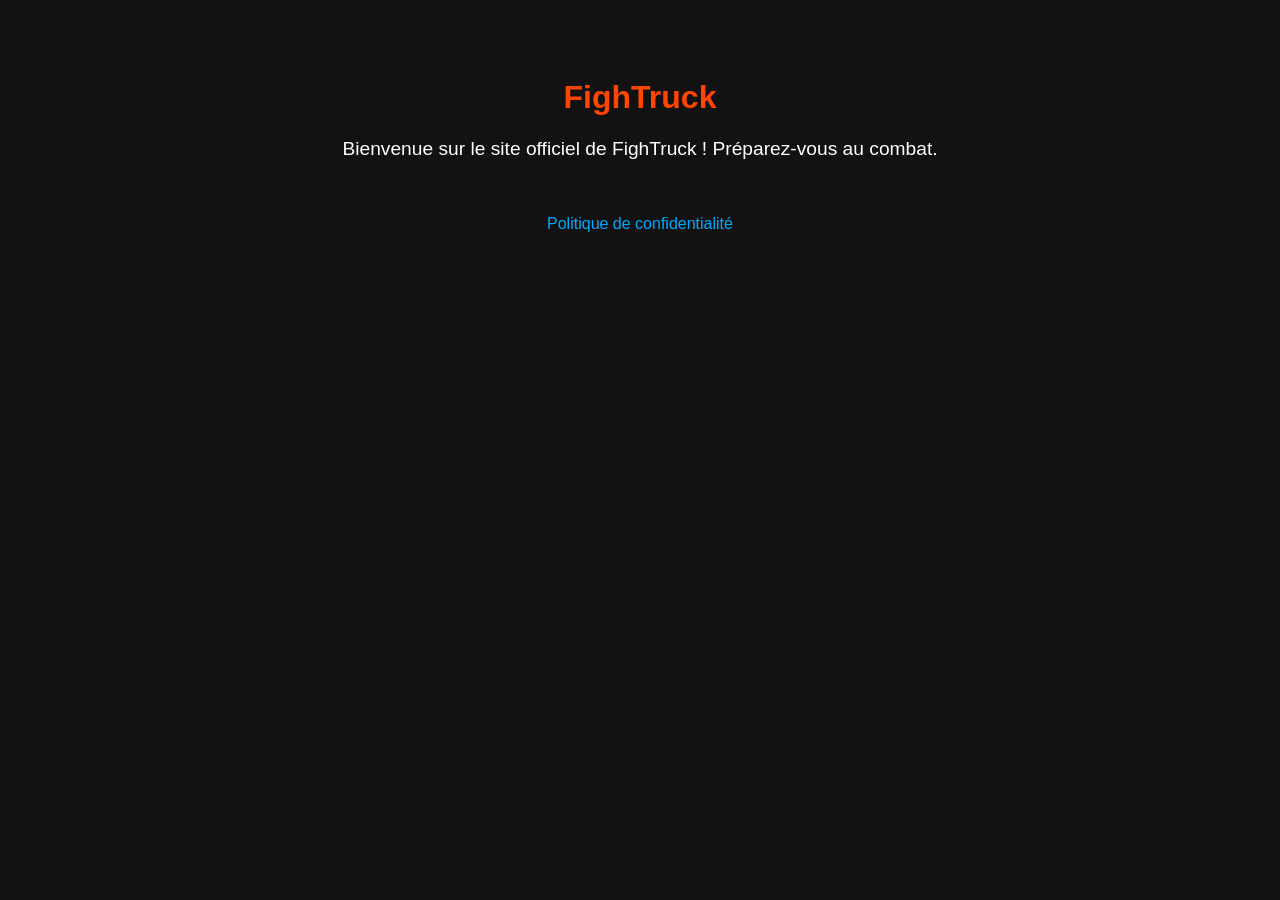
==== index.html @ 8f95e4f9 "Add initial HTML structure for FighTruck site" ====
<!DOCTYPE html>
<html lang="fr">
<head>
    <meta charset="UTF-8">
    <meta name="viewport" content="width=device-width, initial-scale=1.0">
    <title>FighTruck - Site Officiel</title>
    <style>
        body {
            font-family: Arial, sans-serif;
            background-color: #121212;
            color: #ffffff;
            text-align: center;
            padding: 50px;
        }
        h1 { color: #ff4500; }
        p { font-size: 1.2em; }
        a { color: #00a8ff; text-decoration: none; }
        a:hover { text-decoration: underline; }
    </style>
</head>
<body>
    <h1>FighTruck</h1>
    <p>Bienvenue sur le site officiel de FighTruck ! Préparez-vous au combat.</p>
    
    <br><br>
    <footer>
        <a href="privacy.html">Politique de confidentialité</a>
    </footer>
</body>
</html>
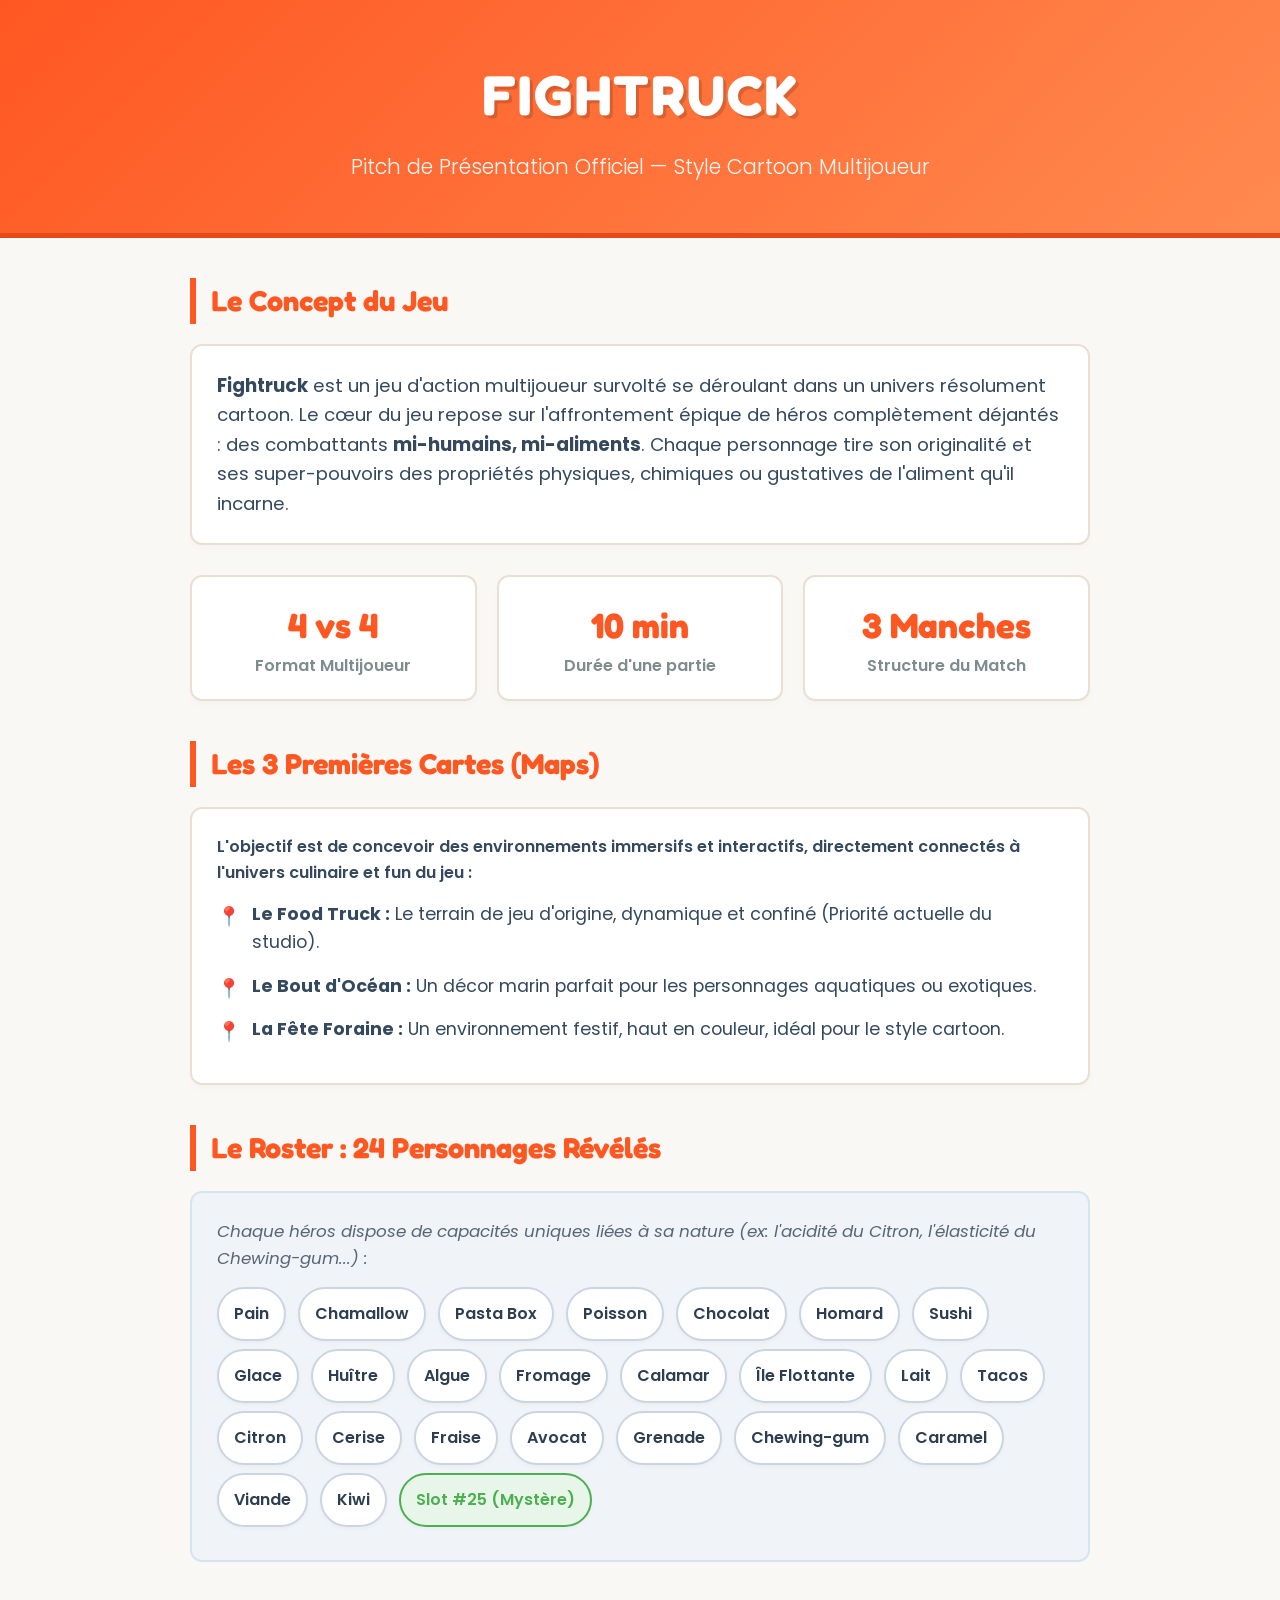
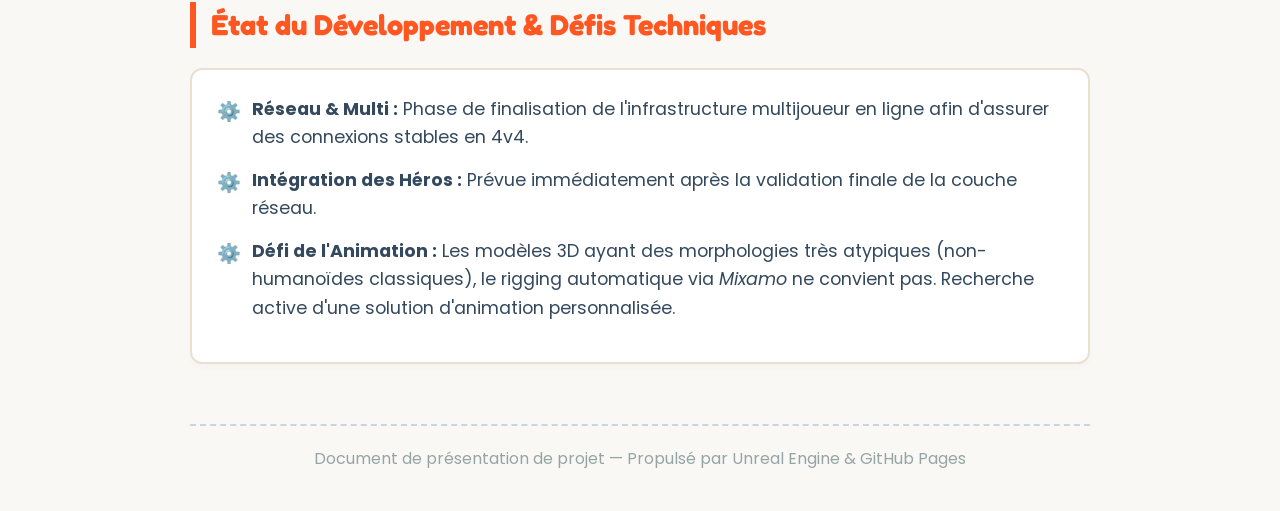
==== commit b4f0a167: "Revise title and enhance styling in index.html Updated the title and improved the overall styling an" ====
--- a/index.html
+++ b/index.html
@@ -3,28 +3,274 @@
 <head>
     <meta charset="UTF-8">
     <meta name="viewport" content="width=device-width, initial-scale=1.0">
-    <title>FighTruck - Site Officiel</title>
+    <title>Fightruck - Présentation Officielle</title>
     <style>
+        @import url('https://fonts.googleapis.com/css2?family=Fredoka:wght@300..700&family=Poppins:wght@400;600;800&display=swap');
+
+        :root {
+            --bg-color: #faf8f5;
+            --primary-color: #ff5722;
+            --primary-hover: #e64a19;
+            --secondary-color: #4caf50;
+            --dark-color: #2c3e50;
+            --text-color: #34495e;
+            --card-bg: #ffffff;
+        }
+
         body {
-            font-family: Arial, sans-serif;
-            background-color: #121212;
-            color: #ffffff;
+            margin: 0;
+            padding: 0;
+            font-family: 'Poppins', sans-serif;
+            color: var(--text-color);
+            background-color: var(--bg-color);
+            line-height: 1.6;
+        }
+
+        .header-banner {
+            padding: 50px 20px;
+            background: linear-gradient(135deg, var(--primary-color), #ff8a50);
+            color: white;
             text-align: center;
-            padding: 50px;
-        }
-        h1 { color: #ff4500; }
-        p { font-size: 1.2em; }
-        a { color: #00a8ff; text-decoration: none; }
-        a:hover { text-decoration: underline; }
+            border-bottom: 5px solid #e64a19;
+        }
+
+        .header-banner h1 {
+            color: white;
+            font-size: 3.5rem;
+            margin: 0 0 10px 0;
+            font-family: 'Fredoka', sans-serif;
+            letter-spacing: 2px;
+            text-shadow: 3px 3px 0px rgba(0,0,0,0.15);
+        }
+
+        .header-banner p {
+            font-size: 1.3rem;
+            margin: 0;
+            font-weight: 300;
+            opacity: 0.95;
+        }
+
+        .container {
+            max-width: 900px;
+            margin: 40px auto;
+            padding: 0 20px;
+        }
+
+        .section-title {
+            font-size: 1.8rem;
+            color: var(--primary-color);
+            border-left: 6px solid var(--primary-color);
+            padding-left: 15px;
+            margin-bottom: 20px;
+            margin-top: 40px;
+            font-family: 'Fredoka', sans-serif;
+        }
+
+        .grid-concept {
+            display: flex;
+            gap: 20px;
+            margin-bottom: 30px;
+            justify-content: space-between;
+            flex-wrap: wrap;
+        }
+
+        .stat-box {
+            flex: 1;
+            min-width: 200px;
+            background-color: var(--card-bg);
+            border: 2px solid #eadfd0;
+            border-radius: 12px;
+            padding: 20px;
+            text-align: center;
+            box-shadow: 0 4px 6px rgba(0,0,0,0.02);
+            transition: transform 0.2s;
+        }
+
+        .stat-box:hover {
+            transform: translateY(-3px);
+        }
+
+        .stat-box strong {
+            display: block;
+            font-size: 2.2rem;
+            color: var(--primary-color);
+            font-family: 'Fredoka', sans-serif;
+        }
+
+        .stat-box span {
+            font-size: 1rem;
+            color: #7f8c8d;
+            font-weight: 600;
+        }
+
+        .concept-block {
+            background-color: var(--card-bg);
+            border-radius: 12px;
+            padding: 25px;
+            border: 2px solid #eadfd0;
+            margin-bottom: 30px;
+            box-shadow: 0 4px 6px rgba(0,0,0,0.02);
+        }
+
+        .map-list, .dev-list {
+            list-style: none;
+            padding: 0;
+            margin: 0;
+        }
+
+        .map-list li, .dev-list li {
+            position: relative;
+            padding-left: 35px;
+            margin-bottom: 15px;
+            font-size: 1.1rem;
+        }
+
+        .map-list li::before {
+            content: "📍";
+            position: absolute;
+            left: 0;
+            top: 2px;
+            font-size: 1.2rem;
+        }
+
+        .dev-list li::before {
+            content: "⚙️";
+            position: absolute;
+            left: 0;
+            top: 2px;
+            font-size: 1.2rem;
+        }
+
+        .character-pool {
+            background-color: #f0f4f8;
+            border-radius: 12px;
+            padding: 25px;
+            border: 2px solid #d6e4f0;
+        }
+
+        .tag-container {
+            margin-top: 15px;
+            line-height: 2.5;
+        }
+
+        .tag {
+            display: inline-block;
+            background-color: var(--card-bg);
+            color: var(--dark-color);
+            padding: 5px 15px;
+            border-radius: 30px;
+            font-size: 1rem;
+            font-weight: 600;
+            margin-right: 8px;
+            margin-bottom: 8px;
+            border: 2px solid #cbd5e1;
+            box-shadow: 0 2px 4px rgba(0,0,0,0.03);
+        }
+        
+        .tag-highlight {
+            border-color: var(--secondary-color);
+            background-color: #e8f5e9;
+            color: var(--secondary-color);
+        }
+
+        .footer-note {
+            text-align: center;
+            font-size: 1rem;
+            color: #95a5a6;
+            margin-top: 60px;
+            border-top: 2px dashed #cbd5e1;
+            padding-top: 20px;
+            margin-bottom: 40px;
+        }
     </style>
 </head>
 <body>
-    <h1>FighTruck</h1>
-    <p>Bienvenue sur le site officiel de FighTruck ! Préparez-vous au combat.</p>
-    
-    <br><br>
-    <footer>
-        <a href="privacy.html">Politique de confidentialité</a>
-    </footer>
+
+    <div class="header-banner">
+        <h1>FIGHTRUCK</h1>
+        <p>Pitch de Présentation Officiel — Style Cartoon Multijoueur</p>
+    </div>
+
+    <div class="container">
+        
+        <h2 class="section-title">Le Concept du Jeu</h2>
+        <div class="concept-block">
+            <p style="margin: 0; font-size: 1.15rem;">
+                <strong>Fightruck</strong> est un jeu d'action multijoueur survolté se déroulant dans un univers résolument cartoon. Le cœur du jeu repose sur l'affrontement épique de héros complètement déjantés : des combattants <strong>mi-humains, mi-aliments</strong>. Chaque personnage tire son originalité et ses super-pouvoirs des propriétés physiques, chimiques ou gustatives de l'aliment qu'il incarne.
+            </p>
+        </div>
+
+        <div class="grid-concept">
+            <div class="stat-box">
+                <strong>4 vs 4</strong>
+                <span>Format Multijoueur</span>
+            </div>
+            <div class="stat-box">
+                <strong>10 min</strong>
+                <span>Durée d'une partie</span>
+            </div>
+            <div class="stat-box">
+                <strong>3 Manches</strong>
+                <span>Structure du Match</span>
+            </div>
+        </div>
+
+        <h2 class="section-title">Les 3 Premières Cartes (Maps)</h2>
+        <div class="concept-block">
+            <p style="margin: 0 0 15px 0; font-weight: 600;">L'objectif est de concevoir des environnements immersifs et interactifs, directement connectés à l'univers culinaire et fun du jeu :</p>
+            <ul class="map-list">
+                <li><strong>Le Food Truck :</strong> Le terrain de jeu d'origine, dynamique et confiné (Priorité actuelle du studio).</li>
+                <li><strong>Le Bout d'Océan :</strong> Un décor marin parfait pour les personnages aquatiques ou exotiques.</li>
+                <li><strong>La Fête Foraine :</strong> Un environnement festif, haut en couleur, idéal pour le style cartoon.</li>
+            </ul>
+        </div>
+
+        <h2 class="section-title">Le Roster : 24 Personnages Révélés</h2>
+        <div class="character-pool">
+            <p style="margin: 0; font-size: 1.05rem; color: #576574;"><em>Chaque héros dispose de capacités uniques liées à sa nature (ex: l'acidité du Citron, l'élasticité du Chewing-gum...) :</em></p>
+            <div class="tag-container">
+                <span class="tag">Pain</span>
+                <span class="tag">Chamallow</span>
+                <span class="tag">Pasta Box</span>
+                <span class="tag">Poisson</span>
+                <span class="tag">Chocolat</span>
+                <span class="tag">Homard</span>
+                <span class="tag">Sushi</span>
+                <span class="tag">Glace</span>
+                <span class="tag">Huître</span>
+                <span class="tag">Algue</span>
+                <span class="tag">Fromage</span>
+                <span class="tag">Calamar</span>
+                <span class="tag">Île Flottante</span>
+                <span class="tag">Lait</span>
+                <span class="tag">Tacos</span>
+                <span class="tag">Citron</span>
+                <span class="tag">Cerise</span>
+                <span class="tag">Fraise</span>
+                <span class="tag">Avocat</span>
+                <span class="tag">Grenade</span>
+                <span class="tag">Chewing-gum</span>
+                <span class="tag">Caramel</span>
+                <span class="tag">Viande</span>
+                <span class="tag">Kiwi</span>
+                <span class="tag tag-highlight">Slot #25 (Mystère)</span>
+            </div>
+        </div>
+
+        <h2 class="section-title">État du Développement & Défis Techniques</h2>
+        <div class="concept-block">
+            <ul class="dev-list">
+                <li><strong>Réseau & Multi :</strong> Phase de finalisation de l'infrastructure multijoueur en ligne afin d'assurer des connexions stables en 4v4.</li>
+                <li><strong>Intégration des Héros :</strong> Prévue immédiatement après la validation finale de la couche réseau.</li>
+                <li><strong>Défi de l'Animation :</strong> Les modèles 3D ayant des morphologies très atypiques (non-humanoïdes classiques), le rigging automatique via <em>Mixamo</em> ne convient pas. Recherche active d'une solution d'animation personnalisée.</li>
+            </ul>
+        </div>
+
+        <div class="footer-note">
+            Document de présentation de projet — Propulsé par Unreal Engine & GitHub Pages
+        </div>
+
+    </div>
+
 </body>
 </html>
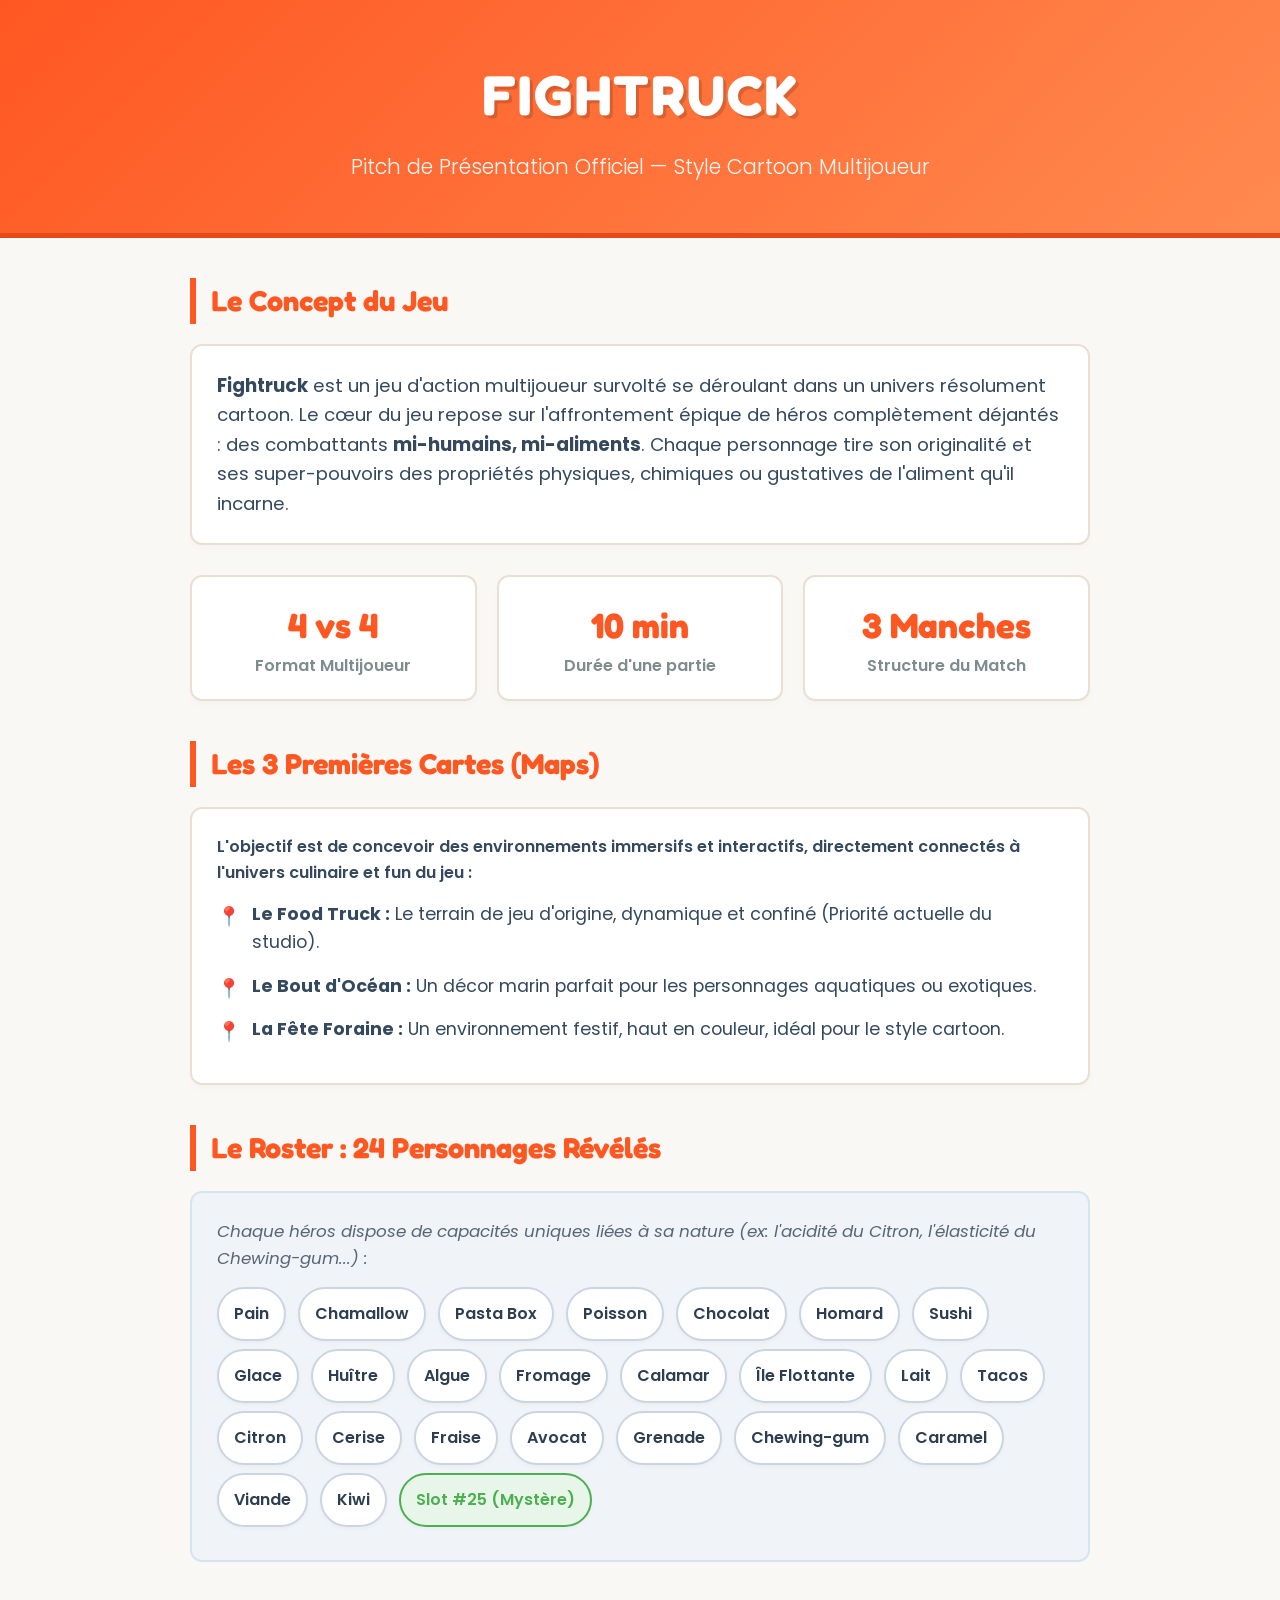
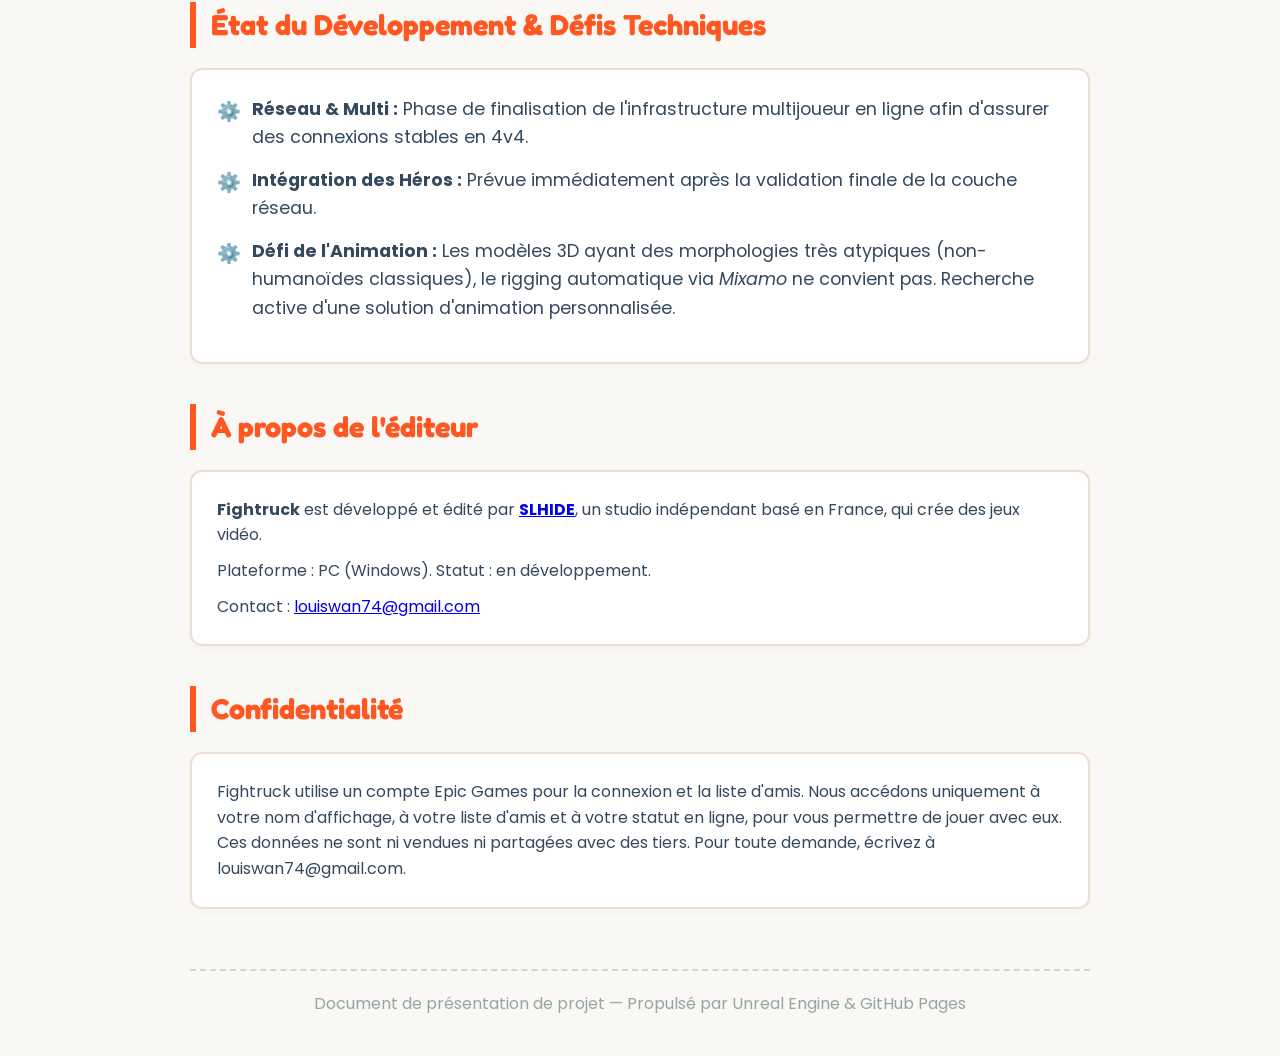
==== commit 4eac7bf6: "Add editor and privacy information to index.html Added sections about the editor and privacy policy." ====
--- a/index.html
+++ b/index.html
@@ -265,7 +265,30 @@
                 <li><strong>Défi de l'Animation :</strong> Les modèles 3D ayant des morphologies très atypiques (non-humanoïdes classiques), le rigging automatique via <em>Mixamo</em> ne convient pas. Recherche active d'une solution d'animation personnalisée.</li>
             </ul>
         </div>
-
+        <h2 class="section-title">À propos de l'éditeur</h2>
+        <div class="concept-block">
+            <p style="margin: 0 0 10px 0;">
+                <strong>Fightruck</strong> est développé et édité par
+                <strong><a href="https://slhide.free.nf" target="_blank" rel="noopener">SLHIDE</a></strong>,
+                un studio indépendant basé en France, qui crée des jeux vidéo.
+            </p>
+            <p style="margin: 0 0 10px 0;">
+                Plateforme : PC (Windows). Statut : en développement.
+            </p>
+            <p style="margin: 0;">
+                Contact : <a href="mailto:louiswan74@gmail.com">louiswan74@gmail.com</a>
+            </p>
+        </div>
+        
+        <h2 class="section-title">Confidentialité</h2>
+        <div class="concept-block">
+            <p style="margin: 0;">
+                Fightruck utilise un compte Epic Games pour la connexion et la liste d'amis. Nous accédons uniquement
+                à votre nom d'affichage, à votre liste d'amis et à votre statut en ligne, pour vous permettre de jouer
+                avec eux. Ces données ne sont ni vendues ni partagées avec des tiers. Pour toute demande,
+                écrivez à louiswan74@gmail.com.
+            </p>
+        </div>
         <div class="footer-note">
             Document de présentation de projet — Propulsé par Unreal Engine & GitHub Pages
         </div>
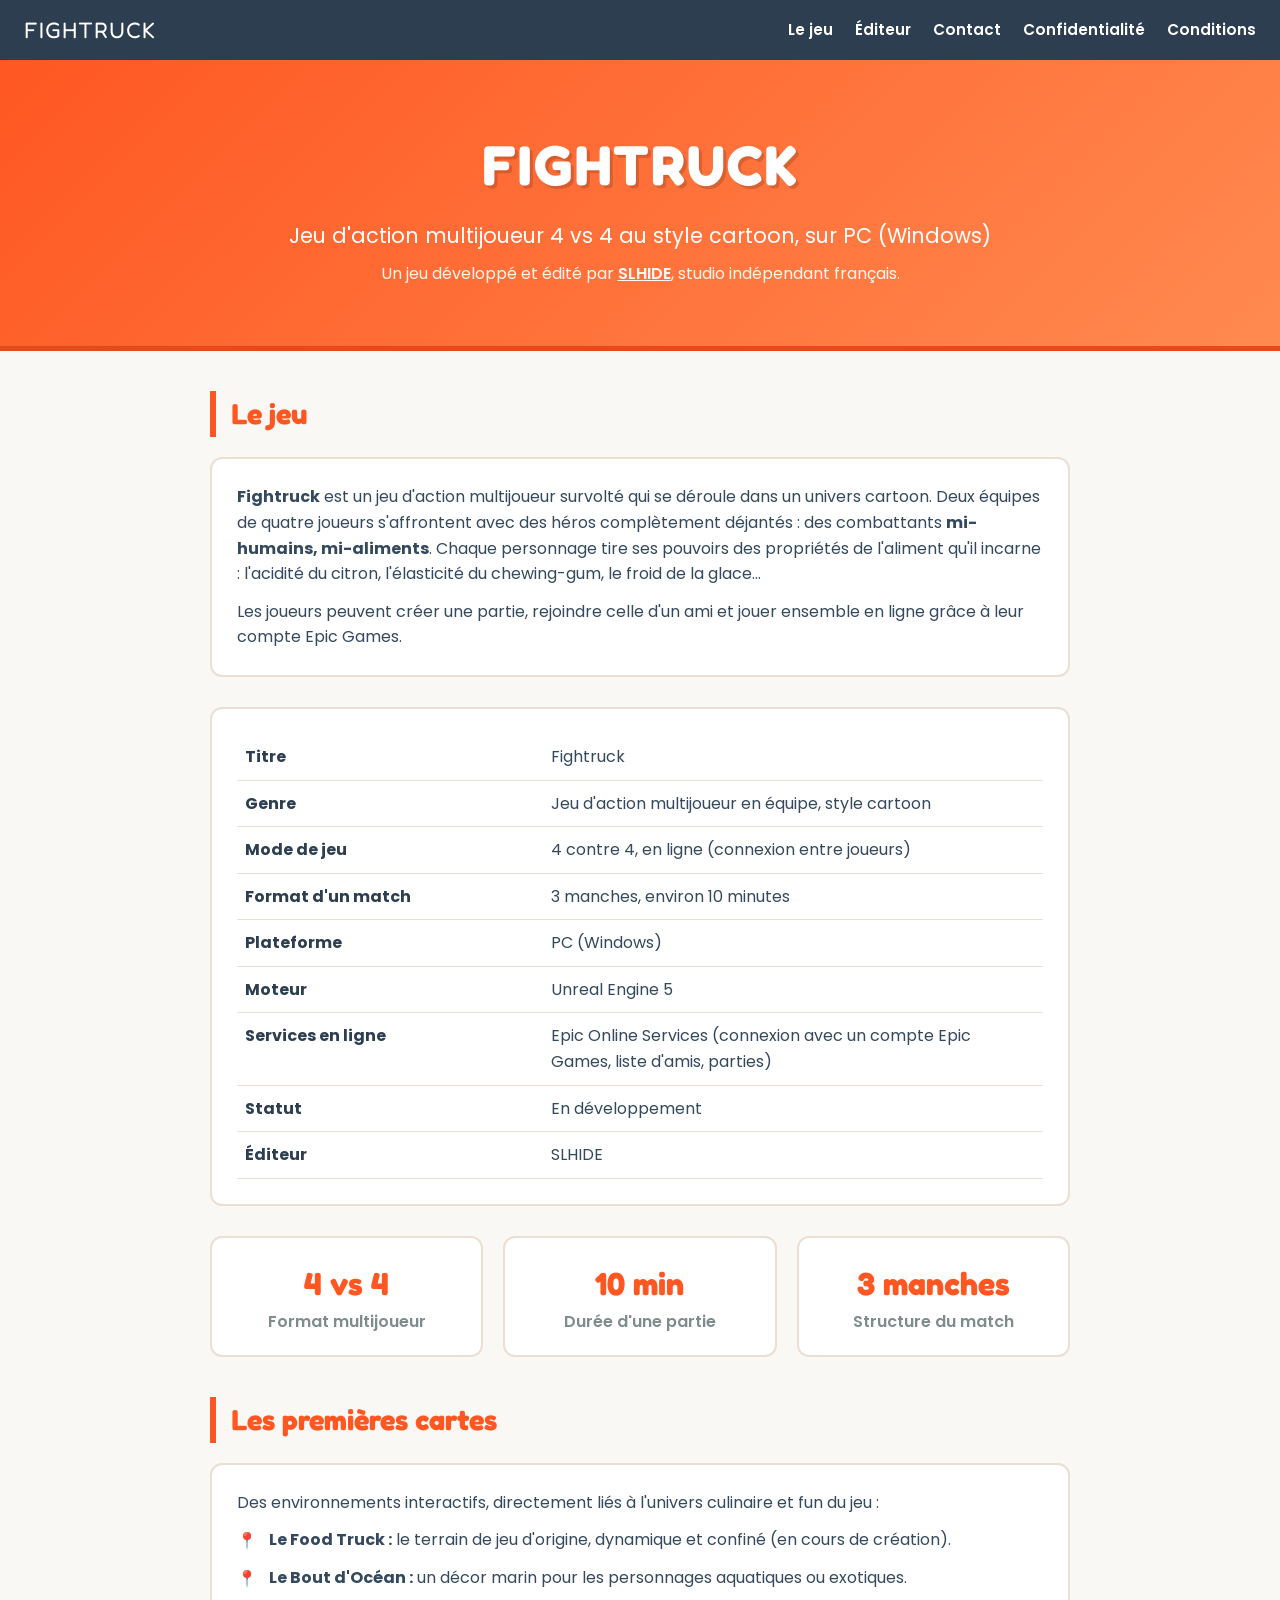
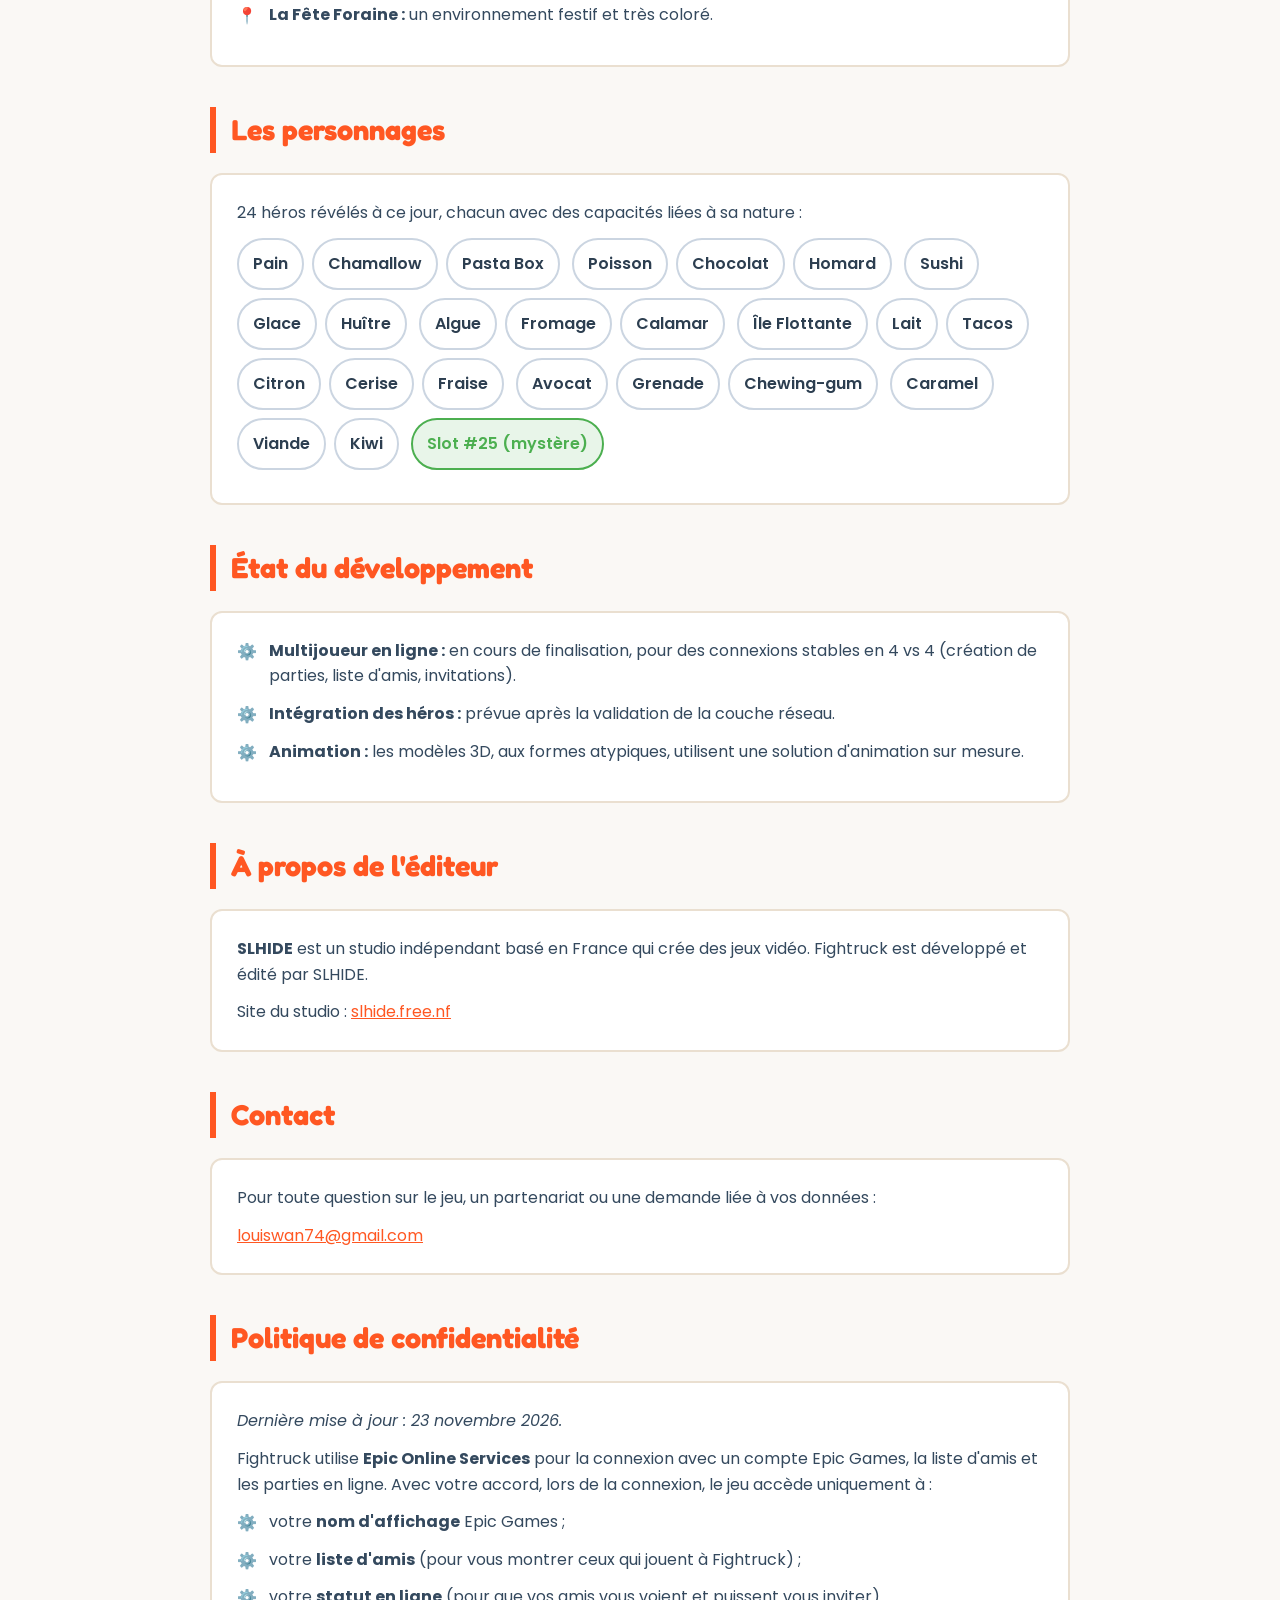
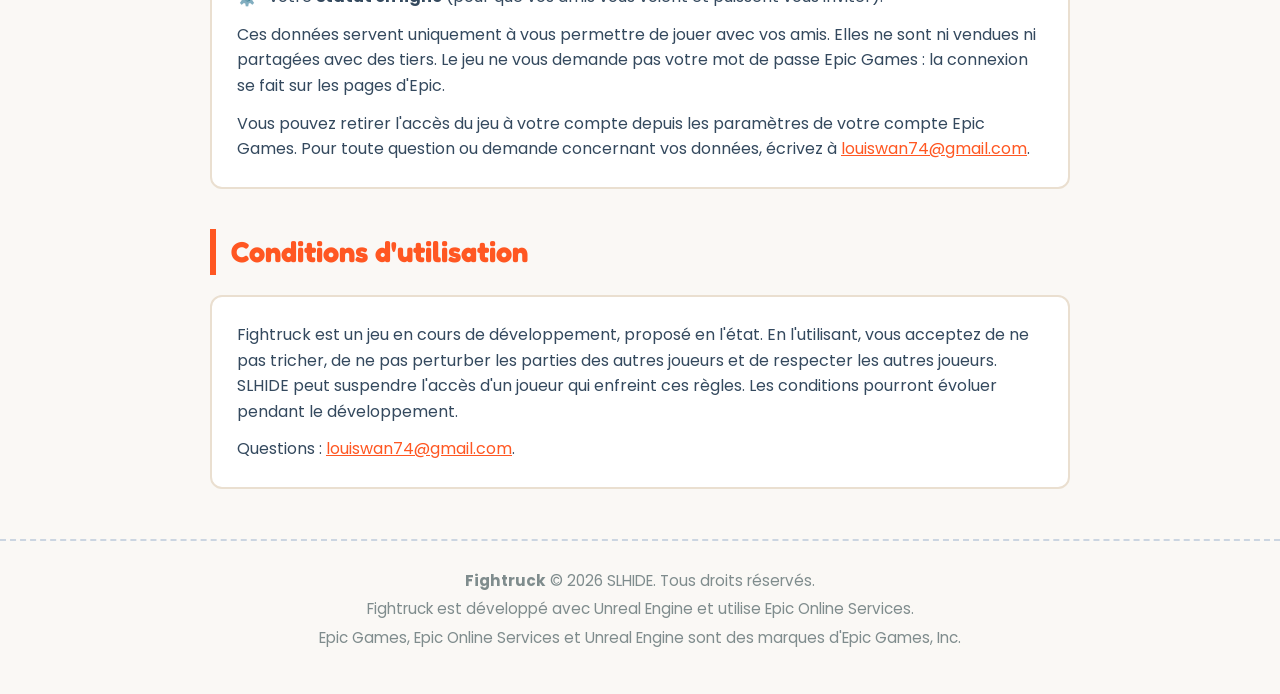
==== commit 0c79cbf9: "Update index.html" ====
--- a/index.html
+++ b/index.html
@@ -3,297 +3,311 @@
 <head>
     <meta charset="UTF-8">
     <meta name="viewport" content="width=device-width, initial-scale=1.0">
-    <title>Fightruck - Présentation Officielle</title>
+    <title>Fightruck – Jeu d'action multijoueur cartoon 4 vs 4 | SLHIDE</title>
+    <meta name="description" content="Fightruck est un jeu d'action multijoueur 4 vs 4 au style cartoon sur PC (Windows), développé et édité par SLHIDE, studio indépendant français. Des héros mi-humains, mi-aliments s'affrontent dans des maps déjantées.">
+    <meta property="og:title" content="Fightruck – Jeu d'action multijoueur cartoon 4 vs 4">
+    <meta property="og:description" content="Un jeu d'action multijoueur 4 vs 4 au style cartoon, par SLHIDE.">
+    <meta property="og:type" content="website">
     <style>
         @import url('https://fonts.googleapis.com/css2?family=Fredoka:wght@300..700&family=Poppins:wght@400;600;800&display=swap');
 
         :root {
             --bg-color: #faf8f5;
             --primary-color: #ff5722;
-            --primary-hover: #e64a19;
             --secondary-color: #4caf50;
             --dark-color: #2c3e50;
             --text-color: #34495e;
             --card-bg: #ffffff;
-        }
+            --border: #eadfd0;
+        }
+
+        * { box-sizing: border-box; }
+
+        html { scroll-behavior: smooth; }
 
         body {
             margin: 0;
-            padding: 0;
             font-family: 'Poppins', sans-serif;
             color: var(--text-color);
             background-color: var(--bg-color);
             line-height: 1.6;
         }
 
+        a { color: var(--primary-color); }
+
+        /* ---------- Barre de navigation ---------- */
+        .navbar {
+            position: sticky;
+            top: 0;
+            z-index: 10;
+            display: flex;
+            flex-wrap: wrap;
+            align-items: center;
+            justify-content: space-between;
+            gap: 10px;
+            padding: 12px 24px;
+            background: var(--dark-color);
+            color: #fff;
+        }
+        .navbar .brand {
+            font-family: 'Fredoka', sans-serif;
+            font-size: 1.4rem;
+            letter-spacing: 1px;
+            color: #fff;
+            text-decoration: none;
+        }
+        .navbar nav a {
+            color: #fff;
+            text-decoration: none;
+            margin-left: 18px;
+            font-weight: 600;
+            font-size: 0.95rem;
+        }
+        .navbar nav a:hover { color: #ff8a50; }
+
+        /* ---------- En-tête ---------- */
         .header-banner {
-            padding: 50px 20px;
+            padding: 60px 20px;
             background: linear-gradient(135deg, var(--primary-color), #ff8a50);
             color: white;
             text-align: center;
             border-bottom: 5px solid #e64a19;
         }
-
         .header-banner h1 {
-            color: white;
             font-size: 3.5rem;
             margin: 0 0 10px 0;
             font-family: 'Fredoka', sans-serif;
             letter-spacing: 2px;
-            text-shadow: 3px 3px 0px rgba(0,0,0,0.15);
-        }
-
-        .header-banner p {
-            font-size: 1.3rem;
-            margin: 0;
-            font-weight: 300;
-            opacity: 0.95;
-        }
-
-        .container {
-            max-width: 900px;
-            margin: 40px auto;
-            padding: 0 20px;
-        }
+            text-shadow: 3px 3px 0 rgba(0,0,0,0.15);
+        }
+        .header-banner .tagline { font-size: 1.3rem; margin: 0 0 8px 0; }
+        .header-banner .by { font-size: 1rem; margin: 0; opacity: 0.95; }
+        .header-banner .by a { color: #fff; font-weight: 600; }
+
+        .container { max-width: 900px; margin: 40px auto; padding: 0 20px; }
 
         .section-title {
             font-size: 1.8rem;
             color: var(--primary-color);
             border-left: 6px solid var(--primary-color);
             padding-left: 15px;
-            margin-bottom: 20px;
-            margin-top: 40px;
+            margin: 40px 0 20px 0;
             font-family: 'Fredoka', sans-serif;
-        }
-
-        .grid-concept {
-            display: flex;
-            gap: 20px;
+            scroll-margin-top: 110px; /* évite que la barre fixe cache le titre */
+        }
+
+        .block {
+            background: var(--card-bg);
+            border-radius: 12px;
+            padding: 25px;
+            border: 2px solid var(--border);
             margin-bottom: 30px;
-            justify-content: space-between;
-            flex-wrap: wrap;
-        }
-
+        }
+        .block p { margin: 0 0 12px 0; }
+        .block p:last-child { margin-bottom: 0; }
+
+        .grid { display: flex; gap: 20px; flex-wrap: wrap; margin-bottom: 30px; }
         .stat-box {
             flex: 1;
-            min-width: 200px;
-            background-color: var(--card-bg);
-            border: 2px solid #eadfd0;
+            min-width: 180px;
+            background: var(--card-bg);
+            border: 2px solid var(--border);
             border-radius: 12px;
             padding: 20px;
             text-align: center;
-            box-shadow: 0 4px 6px rgba(0,0,0,0.02);
-            transition: transform 0.2s;
-        }
-
-        .stat-box:hover {
-            transform: translateY(-3px);
-        }
-
+        }
         .stat-box strong {
             display: block;
-            font-size: 2.2rem;
+            font-size: 2rem;
             color: var(--primary-color);
             font-family: 'Fredoka', sans-serif;
         }
-
-        .stat-box span {
-            font-size: 1rem;
-            color: #7f8c8d;
-            font-weight: 600;
-        }
-
-        .concept-block {
-            background-color: var(--card-bg);
-            border-radius: 12px;
-            padding: 25px;
-            border: 2px solid #eadfd0;
-            margin-bottom: 30px;
-            box-shadow: 0 4px 6px rgba(0,0,0,0.02);
-        }
-
-        .map-list, .dev-list {
-            list-style: none;
-            padding: 0;
-            margin: 0;
-        }
-
-        .map-list li, .dev-list li {
-            position: relative;
-            padding-left: 35px;
-            margin-bottom: 15px;
-            font-size: 1.1rem;
-        }
-
-        .map-list li::before {
-            content: "📍";
-            position: absolute;
-            left: 0;
-            top: 2px;
-            font-size: 1.2rem;
-        }
-
-        .dev-list li::before {
-            content: "⚙️";
-            position: absolute;
-            left: 0;
-            top: 2px;
-            font-size: 1.2rem;
-        }
-
-        .character-pool {
-            background-color: #f0f4f8;
-            border-radius: 12px;
-            padding: 25px;
-            border: 2px solid #d6e4f0;
-        }
-
-        .tag-container {
-            margin-top: 15px;
-            line-height: 2.5;
-        }
-
+        .stat-box span { color: #7f8c8d; font-weight: 600; }
+
+        .fact-table { width: 100%; border-collapse: collapse; }
+        .fact-table th, .fact-table td {
+            text-align: left;
+            padding: 10px 8px;
+            border-bottom: 1px solid var(--border);
+            vertical-align: top;
+        }
+        .fact-table th { width: 38%; color: var(--dark-color); }
+
+        .list { list-style: none; padding: 0; margin: 0; }
+        .list li { position: relative; padding-left: 32px; margin-bottom: 12px; }
+        .list li::before { position: absolute; left: 0; top: 1px; }
+        .list.maps li::before { content: "📍"; }
+        .list.dev li::before { content: "⚙️"; }
+
+        .tag-container { margin-top: 12px; line-height: 2.5; }
         .tag {
             display: inline-block;
-            background-color: var(--card-bg);
+            background: #fff;
             color: var(--dark-color);
-            padding: 5px 15px;
+            padding: 4px 14px;
             border-radius: 30px;
-            font-size: 1rem;
             font-weight: 600;
-            margin-right: 8px;
-            margin-bottom: 8px;
+            margin: 0 8px 8px 0;
             border: 2px solid #cbd5e1;
-            box-shadow: 0 2px 4px rgba(0,0,0,0.03);
-        }
-        
-        .tag-highlight {
-            border-color: var(--secondary-color);
-            background-color: #e8f5e9;
-            color: var(--secondary-color);
-        }
-
-        .footer-note {
+        }
+        .tag-highlight { border-color: var(--secondary-color); background: #e8f5e9; color: var(--secondary-color); }
+
+        footer {
             text-align: center;
-            font-size: 1rem;
-            color: #95a5a6;
-            margin-top: 60px;
+            font-size: 0.95rem;
+            color: #7f8c8d;
             border-top: 2px dashed #cbd5e1;
-            padding-top: 20px;
-            margin-bottom: 40px;
-        }
+            padding: 24px 20px 40px;
+            margin-top: 50px;
+        }
+        footer p { margin: 4px 0; }
     </style>
 </head>
 <body>
 
+    <header class="navbar">
+        <a class="brand" href="#">FIGHTRUCK</a>
+        <nav>
+            <a href="#jeu">Le jeu</a>
+            <a href="#editeur">Éditeur</a>
+            <a href="#contact">Contact</a>
+            <a href="#confidentialite">Confidentialité</a>
+            <a href="#conditions">Conditions</a>
+        </nav>
+    </header>
+
     <div class="header-banner">
         <h1>FIGHTRUCK</h1>
-        <p>Pitch de Présentation Officiel — Style Cartoon Multijoueur</p>
+        <p class="tagline">Jeu d'action multijoueur 4 vs 4 au style cartoon, sur PC (Windows)</p>
+        <p class="by">Un jeu développé et édité par <a href="https://slhide.free.nf" target="_blank" rel="noopener">SLHIDE</a>, studio indépendant français.</p>
     </div>
 
-    <div class="container">
-        
-        <h2 class="section-title">Le Concept du Jeu</h2>
-        <div class="concept-block">
-            <p style="margin: 0; font-size: 1.15rem;">
-                <strong>Fightruck</strong> est un jeu d'action multijoueur survolté se déroulant dans un univers résolument cartoon. Le cœur du jeu repose sur l'affrontement épique de héros complètement déjantés : des combattants <strong>mi-humains, mi-aliments</strong>. Chaque personnage tire son originalité et ses super-pouvoirs des propriétés physiques, chimiques ou gustatives de l'aliment qu'il incarne.
-            </p>
-        </div>
-
-        <div class="grid-concept">
-            <div class="stat-box">
-                <strong>4 vs 4</strong>
-                <span>Format Multijoueur</span>
+    <main class="container">
+
+        <h2 class="section-title" id="jeu">Le jeu</h2>
+        <div class="block">
+            <p>
+                <strong>Fightruck</strong> est un jeu d'action multijoueur survolté qui se déroule dans un univers cartoon.
+                Deux équipes de quatre joueurs s'affrontent avec des héros complètement déjantés : des combattants
+                <strong>mi-humains, mi-aliments</strong>. Chaque personnage tire ses pouvoirs des propriétés de l'aliment
+                qu'il incarne : l'acidité du citron, l'élasticité du chewing-gum, le froid de la glace...
+            </p>
+            <p>
+                Les joueurs peuvent créer une partie, rejoindre celle d'un ami et jouer ensemble en ligne grâce à
+                leur compte Epic Games.
+            </p>
+        </div>
+
+        <div class="block">
+            <table class="fact-table">
+                <tr><th>Titre</th><td>Fightruck</td></tr>
+                <tr><th>Genre</th><td>Jeu d'action multijoueur en équipe, style cartoon</td></tr>
+                <tr><th>Mode de jeu</th><td>4 contre 4, en ligne (connexion entre joueurs)</td></tr>
+                <tr><th>Format d'un match</th><td>3 manches, environ 10 minutes</td></tr>
+                <tr><th>Plateforme</th><td>PC (Windows)</td></tr>
+                <tr><th>Moteur</th><td>Unreal Engine 5</td></tr>
+                <tr><th>Services en ligne</th><td>Epic Online Services (connexion avec un compte Epic Games, liste d'amis, parties)</td></tr>
+                <tr><th>Statut</th><td>En développement</td></tr>
+                <tr><th>Éditeur</th><td>SLHIDE</td></tr>
+            </table>
+        </div>
+
+        <div class="grid">
+            <div class="stat-box"><strong>4 vs 4</strong><span>Format multijoueur</span></div>
+            <div class="stat-box"><strong>10 min</strong><span>Durée d'une partie</span></div>
+            <div class="stat-box"><strong>3 manches</strong><span>Structure du match</span></div>
+        </div>
+
+        <h2 class="section-title">Les premières cartes</h2>
+        <div class="block">
+            <p>Des environnements interactifs, directement liés à l'univers culinaire et fun du jeu :</p>
+            <ul class="list maps">
+                <li><strong>Le Food Truck :</strong> le terrain de jeu d'origine, dynamique et confiné (en cours de création).</li>
+                <li><strong>Le Bout d'Océan :</strong> un décor marin pour les personnages aquatiques ou exotiques.</li>
+                <li><strong>La Fête Foraine :</strong> un environnement festif et très coloré.</li>
+            </ul>
+        </div>
+
+        <h2 class="section-title">Les personnages</h2>
+        <div class="block">
+            <p>24 héros révélés à ce jour, chacun avec des capacités liées à sa nature :</p>
+            <div class="tag-container">
+                <span class="tag">Pain</span><span class="tag">Chamallow</span><span class="tag">Pasta Box</span>
+                <span class="tag">Poisson</span><span class="tag">Chocolat</span><span class="tag">Homard</span>
+                <span class="tag">Sushi</span><span class="tag">Glace</span><span class="tag">Huître</span>
+                <span class="tag">Algue</span><span class="tag">Fromage</span><span class="tag">Calamar</span>
+                <span class="tag">Île Flottante</span><span class="tag">Lait</span><span class="tag">Tacos</span>
+                <span class="tag">Citron</span><span class="tag">Cerise</span><span class="tag">Fraise</span>
+                <span class="tag">Avocat</span><span class="tag">Grenade</span><span class="tag">Chewing-gum</span>
+                <span class="tag">Caramel</span><span class="tag">Viande</span><span class="tag">Kiwi</span>
+                <span class="tag tag-highlight">Slot #25 (mystère)</span>
             </div>
-            <div class="stat-box">
-                <strong>10 min</strong>
-                <span>Durée d'une partie</span>
-            </div>
-            <div class="stat-box">
-                <strong>3 Manches</strong>
-                <span>Structure du Match</span>
-            </div>
-        </div>
-
-        <h2 class="section-title">Les 3 Premières Cartes (Maps)</h2>
-        <div class="concept-block">
-            <p style="margin: 0 0 15px 0; font-weight: 600;">L'objectif est de concevoir des environnements immersifs et interactifs, directement connectés à l'univers culinaire et fun du jeu :</p>
-            <ul class="map-list">
-                <li><strong>Le Food Truck :</strong> Le terrain de jeu d'origine, dynamique et confiné (Priorité actuelle du studio).</li>
-                <li><strong>Le Bout d'Océan :</strong> Un décor marin parfait pour les personnages aquatiques ou exotiques.</li>
-                <li><strong>La Fête Foraine :</strong> Un environnement festif, haut en couleur, idéal pour le style cartoon.</li>
+        </div>
+
+        <h2 class="section-title">État du développement</h2>
+        <div class="block">
+            <ul class="list dev">
+                <li><strong>Multijoueur en ligne :</strong> en cours de finalisation, pour des connexions stables en 4 vs 4 (création de parties, liste d'amis, invitations).</li>
+                <li><strong>Intégration des héros :</strong> prévue après la validation de la couche réseau.</li>
+                <li><strong>Animation :</strong> les modèles 3D, aux formes atypiques, utilisent une solution d'animation sur mesure.</li>
             </ul>
         </div>
 
-        <h2 class="section-title">Le Roster : 24 Personnages Révélés</h2>
-        <div class="character-pool">
-            <p style="margin: 0; font-size: 1.05rem; color: #576574;"><em>Chaque héros dispose de capacités uniques liées à sa nature (ex: l'acidité du Citron, l'élasticité du Chewing-gum...) :</em></p>
-            <div class="tag-container">
-                <span class="tag">Pain</span>
-                <span class="tag">Chamallow</span>
-                <span class="tag">Pasta Box</span>
-                <span class="tag">Poisson</span>
-                <span class="tag">Chocolat</span>
-                <span class="tag">Homard</span>
-                <span class="tag">Sushi</span>
-                <span class="tag">Glace</span>
-                <span class="tag">Huître</span>
-                <span class="tag">Algue</span>
-                <span class="tag">Fromage</span>
-                <span class="tag">Calamar</span>
-                <span class="tag">Île Flottante</span>
-                <span class="tag">Lait</span>
-                <span class="tag">Tacos</span>
-                <span class="tag">Citron</span>
-                <span class="tag">Cerise</span>
-                <span class="tag">Fraise</span>
-                <span class="tag">Avocat</span>
-                <span class="tag">Grenade</span>
-                <span class="tag">Chewing-gum</span>
-                <span class="tag">Caramel</span>
-                <span class="tag">Viande</span>
-                <span class="tag">Kiwi</span>
-                <span class="tag tag-highlight">Slot #25 (Mystère)</span>
-            </div>
-        </div>
-
-        <h2 class="section-title">État du Développement & Défis Techniques</h2>
-        <div class="concept-block">
-            <ul class="dev-list">
-                <li><strong>Réseau & Multi :</strong> Phase de finalisation de l'infrastructure multijoueur en ligne afin d'assurer des connexions stables en 4v4.</li>
-                <li><strong>Intégration des Héros :</strong> Prévue immédiatement après la validation finale de la couche réseau.</li>
-                <li><strong>Défi de l'Animation :</strong> Les modèles 3D ayant des morphologies très atypiques (non-humanoïdes classiques), le rigging automatique via <em>Mixamo</em> ne convient pas. Recherche active d'une solution d'animation personnalisée.</li>
+        <h2 class="section-title" id="editeur">À propos de l'éditeur</h2>
+        <div class="block">
+            <p>
+                <strong>SLHIDE</strong> est un studio indépendant basé en France qui crée des jeux vidéo.
+                Fightruck est développé et édité par SLHIDE.
+            </p>
+            <p>Site du studio : <a href="https://slhide.free.nf" target="_blank" rel="noopener">slhide.free.nf</a></p>
+        </div>
+
+        <h2 class="section-title" id="contact">Contact</h2>
+        <div class="block">
+            <p>Pour toute question sur le jeu, un partenariat ou une demande liée à vos données :</p>
+            <p><a href="mailto:louiswan74@gmail.com">louiswan74@gmail.com</a></p>
+        </div>
+
+        <h2 class="section-title" id="confidentialite">Politique de confidentialité</h2>
+        <div class="block">
+            <p><em>Dernière mise à jour : 23 novembre 2026.</em></p>
+            <p>
+                Fightruck utilise <strong>Epic Online Services</strong> pour la connexion avec un compte Epic Games, la
+                liste d'amis et les parties en ligne. Avec votre accord, lors de la connexion, le jeu accède uniquement à :
+            </p>
+            <ul class="list dev">
+                <li>votre <strong>nom d'affichage</strong> Epic Games ;</li>
+                <li>votre <strong>liste d'amis</strong> (pour vous montrer ceux qui jouent à Fightruck) ;</li>
+                <li>votre <strong>statut en ligne</strong> (pour que vos amis vous voient et puissent vous inviter).</li>
             </ul>
-        </div>
-        <h2 class="section-title">À propos de l'éditeur</h2>
-        <div class="concept-block">
-            <p style="margin: 0 0 10px 0;">
-                <strong>Fightruck</strong> est développé et édité par
-                <strong><a href="https://slhide.free.nf" target="_blank" rel="noopener">SLHIDE</a></strong>,
-                un studio indépendant basé en France, qui crée des jeux vidéo.
-            </p>
-            <p style="margin: 0 0 10px 0;">
-                Plateforme : PC (Windows). Statut : en développement.
-            </p>
-            <p style="margin: 0;">
-                Contact : <a href="mailto:louiswan74@gmail.com">louiswan74@gmail.com</a>
-            </p>
-        </div>
-        
-        <h2 class="section-title">Confidentialité</h2>
-        <div class="concept-block">
-            <p style="margin: 0;">
-                Fightruck utilise un compte Epic Games pour la connexion et la liste d'amis. Nous accédons uniquement
-                à votre nom d'affichage, à votre liste d'amis et à votre statut en ligne, pour vous permettre de jouer
-                avec eux. Ces données ne sont ni vendues ni partagées avec des tiers. Pour toute demande,
-                écrivez à louiswan74@gmail.com.
-            </p>
-        </div>
-        <div class="footer-note">
-            Document de présentation de projet — Propulsé par Unreal Engine & GitHub Pages
-        </div>
-
-    </div>
+            <p>
+                Ces données servent uniquement à vous permettre de jouer avec vos amis. Elles ne sont ni vendues ni partagées
+                avec des tiers. Le jeu ne vous demande pas votre mot de passe Epic Games : la connexion se fait sur les pages d'Epic.
+            </p>
+            <p>
+                Vous pouvez retirer l'accès du jeu à votre compte depuis les paramètres de votre compte Epic Games.
+                Pour toute question ou demande concernant vos données, écrivez à
+                <a href="mailto:louiswan74@gmail.com">louiswan74@gmail.com</a>.
+            </p>
+        </div>
+
+        <h2 class="section-title" id="conditions">Conditions d'utilisation</h2>
+        <div class="block">
+            <p>
+                Fightruck est un jeu en cours de développement, proposé en l'état. En l'utilisant, vous acceptez de ne pas
+                tricher, de ne pas perturber les parties des autres joueurs et de respecter les autres joueurs. SLHIDE peut
+                suspendre l'accès d'un joueur qui enfreint ces règles. Les conditions pourront évoluer pendant le développement.
+            </p>
+            <p>Questions : <a href="mailto:louiswan74@gmail.com">louiswan74@gmail.com</a>.</p>
+        </div>
+
+    </main>
+
+    <footer>
+        <p><strong>Fightruck</strong> © 2026 SLHIDE. Tous droits réservés.</p>
+        <p>Fightruck est développé avec Unreal Engine et utilise Epic Online Services.</p>
+        <p>Epic Games, Epic Online Services et Unreal Engine sont des marques d'Epic Games, Inc.</p>
+    </footer>
 
 </body>
 </html>
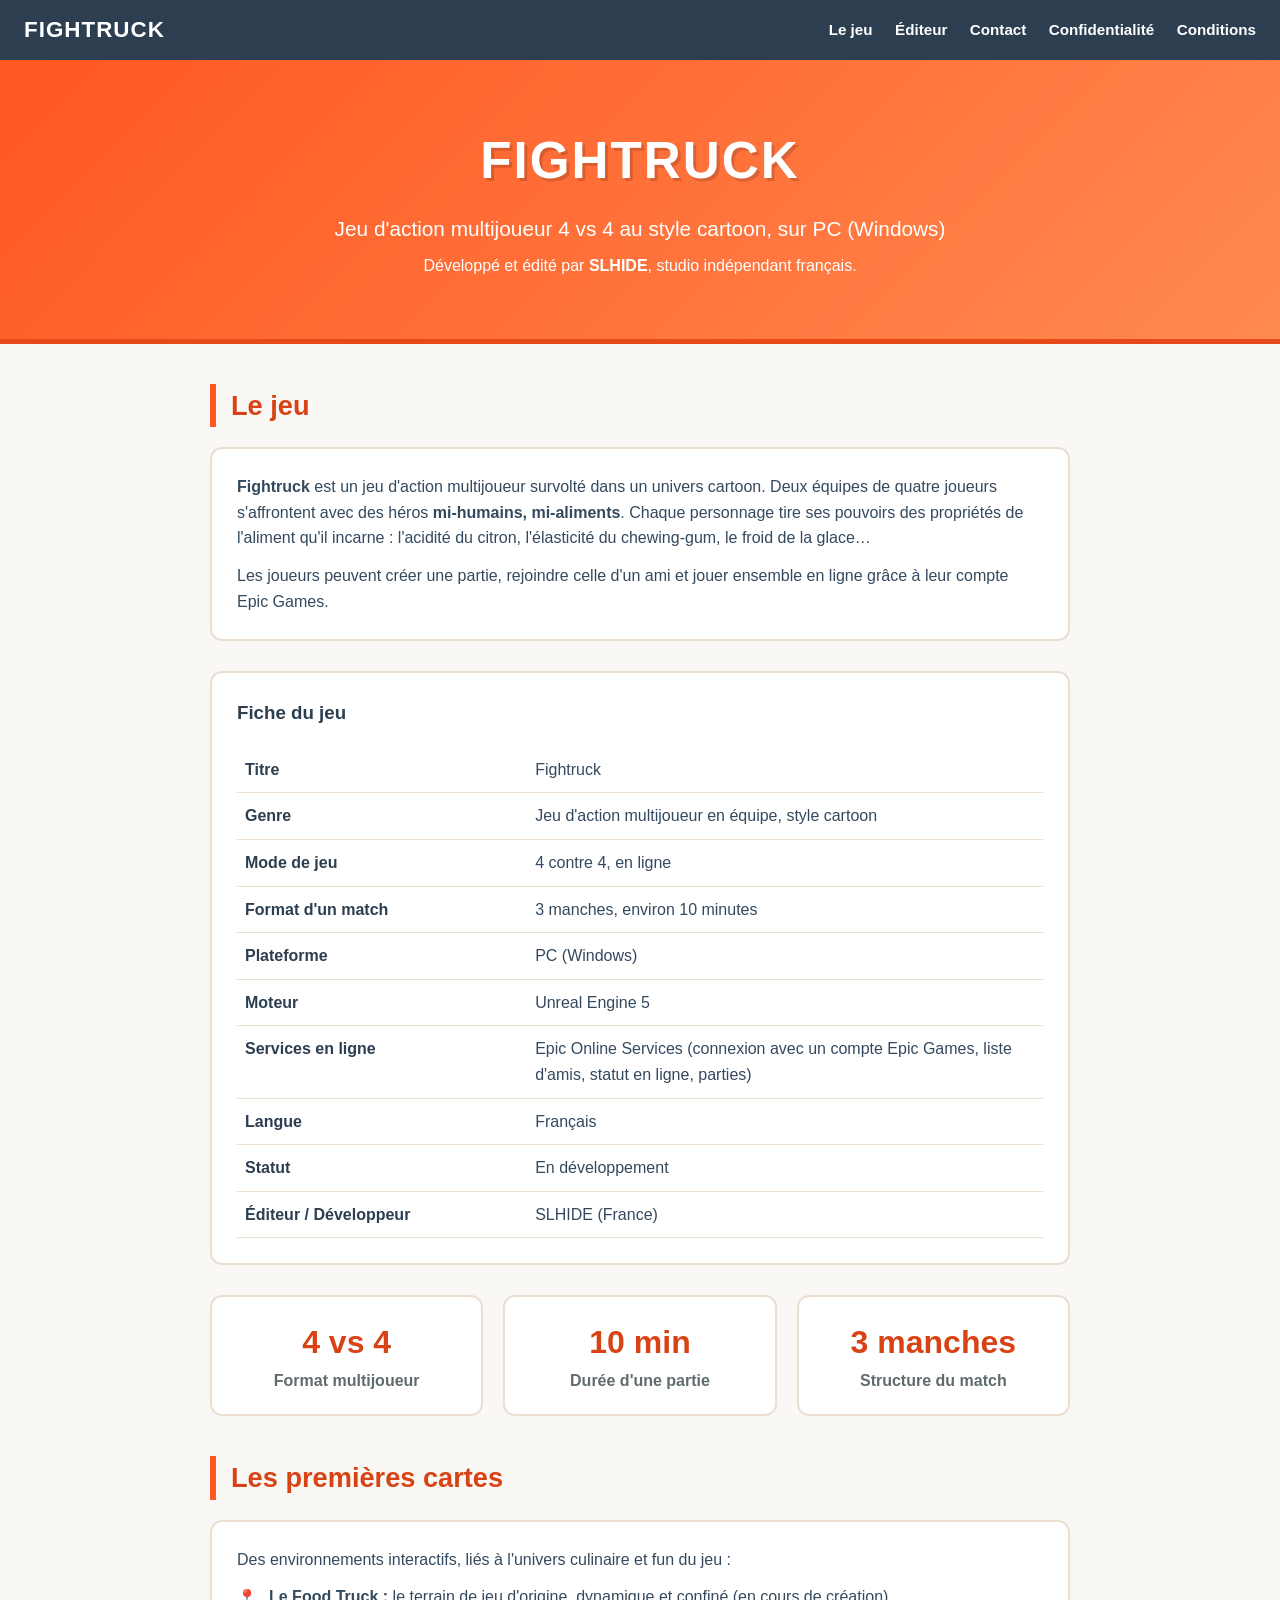
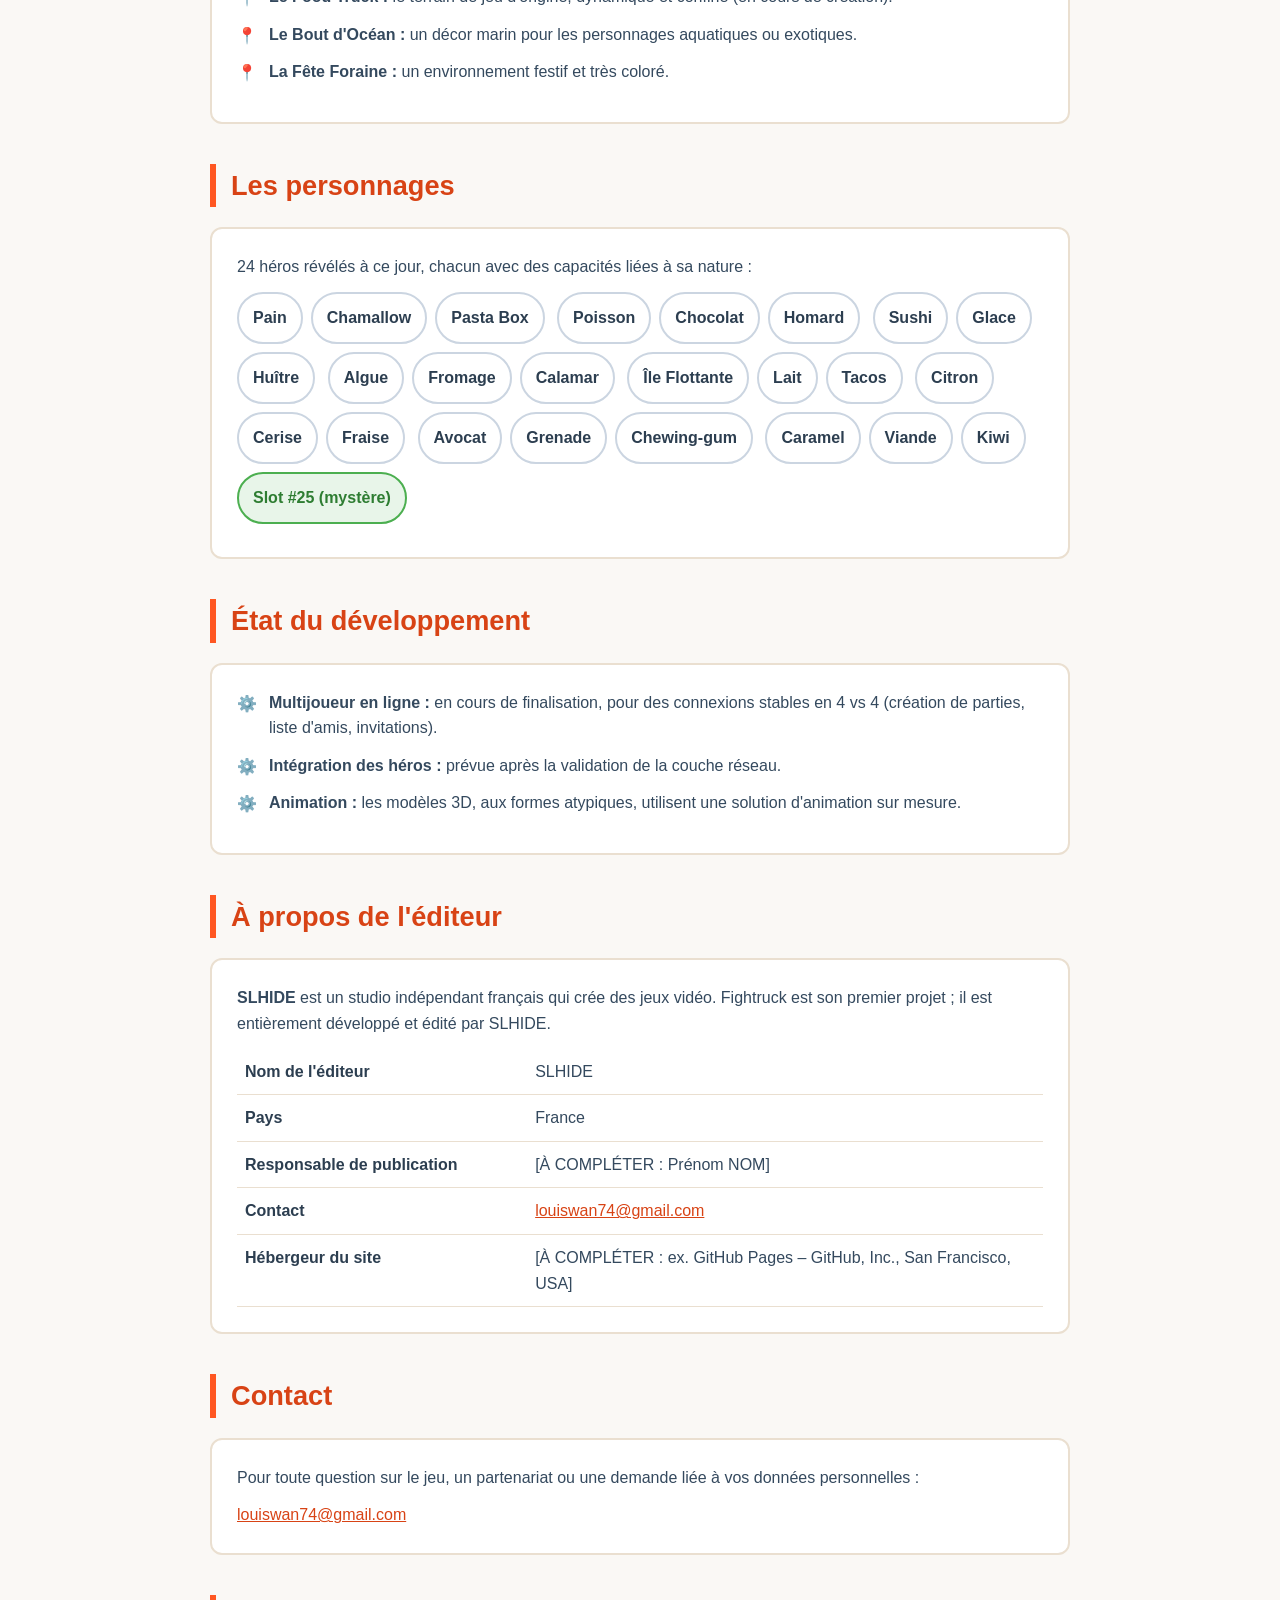
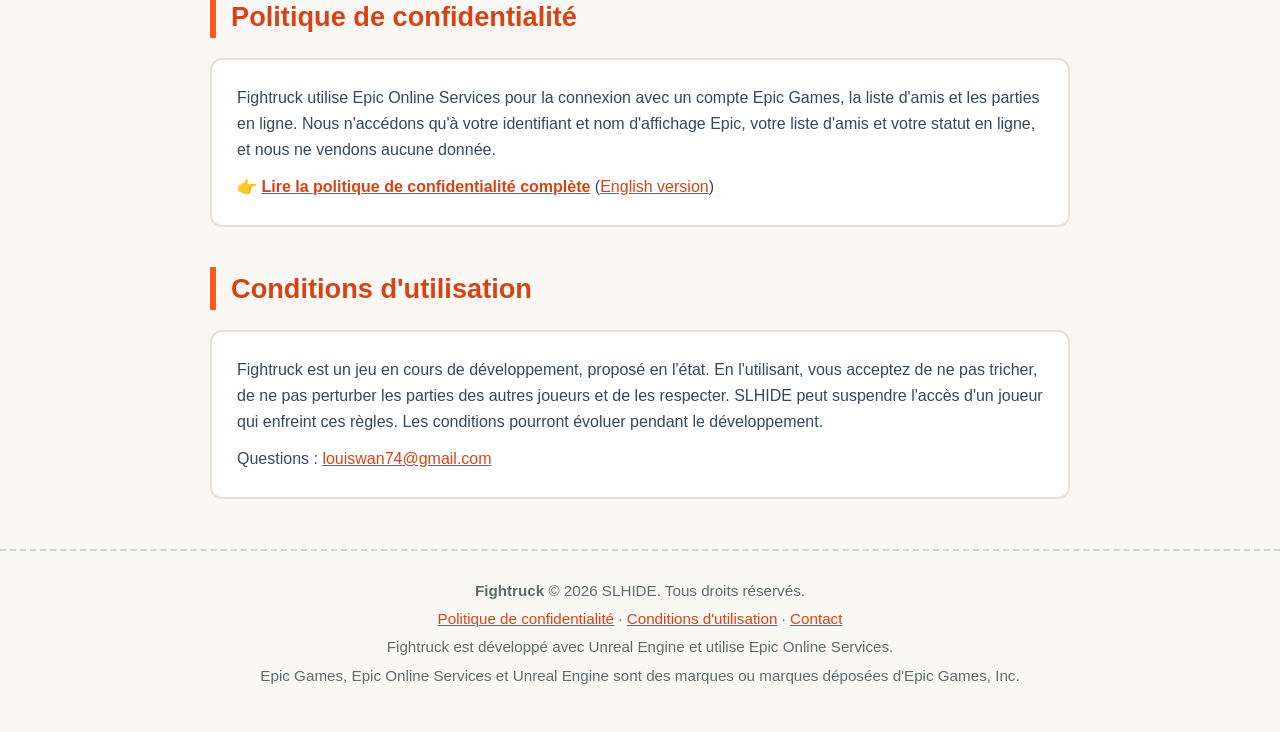
==== commit 50a41ce0: "Update index.html" ====
--- a/index.html
+++ b/index.html
@@ -1,313 +1,156 @@
 <!DOCTYPE html>
 <html lang="fr">
 <head>
-    <meta charset="UTF-8">
-    <meta name="viewport" content="width=device-width, initial-scale=1.0">
-    <title>Fightruck – Jeu d'action multijoueur cartoon 4 vs 4 | SLHIDE</title>
-    <meta name="description" content="Fightruck est un jeu d'action multijoueur 4 vs 4 au style cartoon sur PC (Windows), développé et édité par SLHIDE, studio indépendant français. Des héros mi-humains, mi-aliments s'affrontent dans des maps déjantées.">
-    <meta property="og:title" content="Fightruck – Jeu d'action multijoueur cartoon 4 vs 4">
-    <meta property="og:description" content="Un jeu d'action multijoueur 4 vs 4 au style cartoon, par SLHIDE.">
-    <meta property="og:type" content="website">
-    <style>
-        @import url('https://fonts.googleapis.com/css2?family=Fredoka:wght@300..700&family=Poppins:wght@400;600;800&display=swap');
-
-        :root {
-            --bg-color: #faf8f5;
-            --primary-color: #ff5722;
-            --secondary-color: #4caf50;
-            --dark-color: #2c3e50;
-            --text-color: #34495e;
-            --card-bg: #ffffff;
-            --border: #eadfd0;
-        }
-
-        * { box-sizing: border-box; }
-
-        html { scroll-behavior: smooth; }
-
-        body {
-            margin: 0;
-            font-family: 'Poppins', sans-serif;
-            color: var(--text-color);
-            background-color: var(--bg-color);
-            line-height: 1.6;
-        }
-
-        a { color: var(--primary-color); }
-
-        /* ---------- Barre de navigation ---------- */
-        .navbar {
-            position: sticky;
-            top: 0;
-            z-index: 10;
-            display: flex;
-            flex-wrap: wrap;
-            align-items: center;
-            justify-content: space-between;
-            gap: 10px;
-            padding: 12px 24px;
-            background: var(--dark-color);
-            color: #fff;
-        }
-        .navbar .brand {
-            font-family: 'Fredoka', sans-serif;
-            font-size: 1.4rem;
-            letter-spacing: 1px;
-            color: #fff;
-            text-decoration: none;
-        }
-        .navbar nav a {
-            color: #fff;
-            text-decoration: none;
-            margin-left: 18px;
-            font-weight: 600;
-            font-size: 0.95rem;
-        }
-        .navbar nav a:hover { color: #ff8a50; }
-
-        /* ---------- En-tête ---------- */
-        .header-banner {
-            padding: 60px 20px;
-            background: linear-gradient(135deg, var(--primary-color), #ff8a50);
-            color: white;
-            text-align: center;
-            border-bottom: 5px solid #e64a19;
-        }
-        .header-banner h1 {
-            font-size: 3.5rem;
-            margin: 0 0 10px 0;
-            font-family: 'Fredoka', sans-serif;
-            letter-spacing: 2px;
-            text-shadow: 3px 3px 0 rgba(0,0,0,0.15);
-        }
-        .header-banner .tagline { font-size: 1.3rem; margin: 0 0 8px 0; }
-        .header-banner .by { font-size: 1rem; margin: 0; opacity: 0.95; }
-        .header-banner .by a { color: #fff; font-weight: 600; }
-
-        .container { max-width: 900px; margin: 40px auto; padding: 0 20px; }
-
-        .section-title {
-            font-size: 1.8rem;
-            color: var(--primary-color);
-            border-left: 6px solid var(--primary-color);
-            padding-left: 15px;
-            margin: 40px 0 20px 0;
-            font-family: 'Fredoka', sans-serif;
-            scroll-margin-top: 110px; /* évite que la barre fixe cache le titre */
-        }
-
-        .block {
-            background: var(--card-bg);
-            border-radius: 12px;
-            padding: 25px;
-            border: 2px solid var(--border);
-            margin-bottom: 30px;
-        }
-        .block p { margin: 0 0 12px 0; }
-        .block p:last-child { margin-bottom: 0; }
-
-        .grid { display: flex; gap: 20px; flex-wrap: wrap; margin-bottom: 30px; }
-        .stat-box {
-            flex: 1;
-            min-width: 180px;
-            background: var(--card-bg);
-            border: 2px solid var(--border);
-            border-radius: 12px;
-            padding: 20px;
-            text-align: center;
-        }
-        .stat-box strong {
-            display: block;
-            font-size: 2rem;
-            color: var(--primary-color);
-            font-family: 'Fredoka', sans-serif;
-        }
-        .stat-box span { color: #7f8c8d; font-weight: 600; }
-
-        .fact-table { width: 100%; border-collapse: collapse; }
-        .fact-table th, .fact-table td {
-            text-align: left;
-            padding: 10px 8px;
-            border-bottom: 1px solid var(--border);
-            vertical-align: top;
-        }
-        .fact-table th { width: 38%; color: var(--dark-color); }
-
-        .list { list-style: none; padding: 0; margin: 0; }
-        .list li { position: relative; padding-left: 32px; margin-bottom: 12px; }
-        .list li::before { position: absolute; left: 0; top: 1px; }
-        .list.maps li::before { content: "📍"; }
-        .list.dev li::before { content: "⚙️"; }
-
-        .tag-container { margin-top: 12px; line-height: 2.5; }
-        .tag {
-            display: inline-block;
-            background: #fff;
-            color: var(--dark-color);
-            padding: 4px 14px;
-            border-radius: 30px;
-            font-weight: 600;
-            margin: 0 8px 8px 0;
-            border: 2px solid #cbd5e1;
-        }
-        .tag-highlight { border-color: var(--secondary-color); background: #e8f5e9; color: var(--secondary-color); }
-
-        footer {
-            text-align: center;
-            font-size: 0.95rem;
-            color: #7f8c8d;
-            border-top: 2px dashed #cbd5e1;
-            padding: 24px 20px 40px;
-            margin-top: 50px;
-        }
-        footer p { margin: 4px 0; }
-    </style>
+  <meta charset="UTF-8">
+  <meta name="viewport" content="width=device-width, initial-scale=1.0">
+  <title>Fightruck – Jeu d'action multijoueur cartoon 4 vs 4 | SLHIDE</title>
+  <meta name="description" content="Fightruck est un jeu d'action multijoueur 4 vs 4 au style cartoon sur PC (Windows), développé et édité par SLHIDE, studio indépendant français.">
+  <meta property="og:title" content="Fightruck – Jeu d'action multijoueur cartoon 4 vs 4">
+  <meta property="og:description" content="Un jeu d'action multijoueur 4 vs 4 au style cartoon, par SLHIDE.">
+  <meta property="og:type" content="website">
+  <link rel="stylesheet" href="style.css">
 </head>
 <body>
+  <header class="navbar">
+    <a class="brand" href="index.html">FIGHTRUCK</a>
+    <nav>
+      <a href="#jeu">Le jeu</a>
+      <a href="#editeur">Éditeur</a>
+      <a href="#contact">Contact</a>
+      <a href="privacy.html">Confidentialité</a>
+      <a href="#conditions">Conditions</a>
+    </nav>
+  </header>
 
-    <header class="navbar">
-        <a class="brand" href="#">FIGHTRUCK</a>
-        <nav>
-            <a href="#jeu">Le jeu</a>
-            <a href="#editeur">Éditeur</a>
-            <a href="#contact">Contact</a>
-            <a href="#confidentialite">Confidentialité</a>
-            <a href="#conditions">Conditions</a>
-        </nav>
-    </header>
+  <div class="header-banner">
+    <h1>FIGHTRUCK</h1>
+    <p class="tagline">Jeu d'action multijoueur 4 vs 4 au style cartoon, sur PC (Windows)</p>
+    <p class="by">Développé et édité par <strong>SLHIDE</strong>, studio indépendant français.</p>
+  </div>
 
-    <div class="header-banner">
-        <h1>FIGHTRUCK</h1>
-        <p class="tagline">Jeu d'action multijoueur 4 vs 4 au style cartoon, sur PC (Windows)</p>
-        <p class="by">Un jeu développé et édité par <a href="https://slhide.free.nf" target="_blank" rel="noopener">SLHIDE</a>, studio indépendant français.</p>
+  <main class="container">
+
+    <h2 class="section-title" id="jeu">Le jeu</h2>
+    <div class="block">
+      <p>
+        <strong>Fightruck</strong> est un jeu d'action multijoueur survolté dans un univers cartoon.
+        Deux équipes de quatre joueurs s'affrontent avec des héros <strong>mi-humains, mi-aliments</strong>.
+        Chaque personnage tire ses pouvoirs des propriétés de l'aliment qu'il incarne : l'acidité du citron,
+        l'élasticité du chewing-gum, le froid de la glace…
+      </p>
+      <p>
+        Les joueurs peuvent créer une partie, rejoindre celle d'un ami et jouer ensemble en ligne
+        grâce à leur compte Epic Games.
+      </p>
     </div>
 
-    <main class="container">
+    <div class="block">
+      <h3>Fiche du jeu</h3>
+      <table class="fact-table">
+        <tr><th>Titre</th><td>Fightruck</td></tr>
+        <tr><th>Genre</th><td>Jeu d'action multijoueur en équipe, style cartoon</td></tr>
+        <tr><th>Mode de jeu</th><td>4 contre 4, en ligne</td></tr>
+        <tr><th>Format d'un match</th><td>3 manches, environ 10 minutes</td></tr>
+        <tr><th>Plateforme</th><td>PC (Windows)</td></tr>
+        <tr><th>Moteur</th><td>Unreal Engine 5</td></tr>
+        <tr><th>Services en ligne</th><td>Epic Online Services (connexion avec un compte Epic Games, liste d'amis, statut en ligne, parties)</td></tr>
+        <tr><th>Langue</th><td>Français</td></tr>
+        <tr><th>Statut</th><td>En développement</td></tr>
+        <tr><th>Éditeur / Développeur</th><td>SLHIDE (France)</td></tr>
+      </table>
+    </div>
 
-        <h2 class="section-title" id="jeu">Le jeu</h2>
-        <div class="block">
-            <p>
-                <strong>Fightruck</strong> est un jeu d'action multijoueur survolté qui se déroule dans un univers cartoon.
-                Deux équipes de quatre joueurs s'affrontent avec des héros complètement déjantés : des combattants
-                <strong>mi-humains, mi-aliments</strong>. Chaque personnage tire ses pouvoirs des propriétés de l'aliment
-                qu'il incarne : l'acidité du citron, l'élasticité du chewing-gum, le froid de la glace...
-            </p>
-            <p>
-                Les joueurs peuvent créer une partie, rejoindre celle d'un ami et jouer ensemble en ligne grâce à
-                leur compte Epic Games.
-            </p>
-        </div>
+    <div class="grid">
+      <div class="stat-box"><strong>4 vs 4</strong><span>Format multijoueur</span></div>
+      <div class="stat-box"><strong>10 min</strong><span>Durée d'une partie</span></div>
+      <div class="stat-box"><strong>3 manches</strong><span>Structure du match</span></div>
+    </div>
 
-        <div class="block">
-            <table class="fact-table">
-                <tr><th>Titre</th><td>Fightruck</td></tr>
-                <tr><th>Genre</th><td>Jeu d'action multijoueur en équipe, style cartoon</td></tr>
-                <tr><th>Mode de jeu</th><td>4 contre 4, en ligne (connexion entre joueurs)</td></tr>
-                <tr><th>Format d'un match</th><td>3 manches, environ 10 minutes</td></tr>
-                <tr><th>Plateforme</th><td>PC (Windows)</td></tr>
-                <tr><th>Moteur</th><td>Unreal Engine 5</td></tr>
-                <tr><th>Services en ligne</th><td>Epic Online Services (connexion avec un compte Epic Games, liste d'amis, parties)</td></tr>
-                <tr><th>Statut</th><td>En développement</td></tr>
-                <tr><th>Éditeur</th><td>SLHIDE</td></tr>
-            </table>
-        </div>
+    <h2 class="section-title">Les premières cartes</h2>
+    <div class="block">
+      <p>Des environnements interactifs, liés à l'univers culinaire et fun du jeu :</p>
+      <ul class="list maps">
+        <li><strong>Le Food Truck :</strong> le terrain de jeu d'origine, dynamique et confiné (en cours de création).</li>
+        <li><strong>Le Bout d'Océan :</strong> un décor marin pour les personnages aquatiques ou exotiques.</li>
+        <li><strong>La Fête Foraine :</strong> un environnement festif et très coloré.</li>
+      </ul>
+    </div>
 
-        <div class="grid">
-            <div class="stat-box"><strong>4 vs 4</strong><span>Format multijoueur</span></div>
-            <div class="stat-box"><strong>10 min</strong><span>Durée d'une partie</span></div>
-            <div class="stat-box"><strong>3 manches</strong><span>Structure du match</span></div>
-        </div>
+    <h2 class="section-title">Les personnages</h2>
+    <div class="block">
+      <p>24 héros révélés à ce jour, chacun avec des capacités liées à sa nature :</p>
+      <div class="tag-container">
+        <span class="tag">Pain</span><span class="tag">Chamallow</span><span class="tag">Pasta Box</span>
+        <span class="tag">Poisson</span><span class="tag">Chocolat</span><span class="tag">Homard</span>
+        <span class="tag">Sushi</span><span class="tag">Glace</span><span class="tag">Huître</span>
+        <span class="tag">Algue</span><span class="tag">Fromage</span><span class="tag">Calamar</span>
+        <span class="tag">Île Flottante</span><span class="tag">Lait</span><span class="tag">Tacos</span>
+        <span class="tag">Citron</span><span class="tag">Cerise</span><span class="tag">Fraise</span>
+        <span class="tag">Avocat</span><span class="tag">Grenade</span><span class="tag">Chewing-gum</span>
+        <span class="tag">Caramel</span><span class="tag">Viande</span><span class="tag">Kiwi</span>
+        <span class="tag tag-highlight">Slot #25 (mystère)</span>
+      </div>
+    </div>
 
-        <h2 class="section-title">Les premières cartes</h2>
-        <div class="block">
-            <p>Des environnements interactifs, directement liés à l'univers culinaire et fun du jeu :</p>
-            <ul class="list maps">
-                <li><strong>Le Food Truck :</strong> le terrain de jeu d'origine, dynamique et confiné (en cours de création).</li>
-                <li><strong>Le Bout d'Océan :</strong> un décor marin pour les personnages aquatiques ou exotiques.</li>
-                <li><strong>La Fête Foraine :</strong> un environnement festif et très coloré.</li>
-            </ul>
-        </div>
+    <h2 class="section-title">État du développement</h2>
+    <div class="block">
+      <ul class="list dev">
+        <li><strong>Multijoueur en ligne :</strong> en cours de finalisation, pour des connexions stables en 4 vs 4 (création de parties, liste d'amis, invitations).</li>
+        <li><strong>Intégration des héros :</strong> prévue après la validation de la couche réseau.</li>
+        <li><strong>Animation :</strong> les modèles 3D, aux formes atypiques, utilisent une solution d'animation sur mesure.</li>
+      </ul>
+    </div>
 
-        <h2 class="section-title">Les personnages</h2>
-        <div class="block">
-            <p>24 héros révélés à ce jour, chacun avec des capacités liées à sa nature :</p>
-            <div class="tag-container">
-                <span class="tag">Pain</span><span class="tag">Chamallow</span><span class="tag">Pasta Box</span>
-                <span class="tag">Poisson</span><span class="tag">Chocolat</span><span class="tag">Homard</span>
-                <span class="tag">Sushi</span><span class="tag">Glace</span><span class="tag">Huître</span>
-                <span class="tag">Algue</span><span class="tag">Fromage</span><span class="tag">Calamar</span>
-                <span class="tag">Île Flottante</span><span class="tag">Lait</span><span class="tag">Tacos</span>
-                <span class="tag">Citron</span><span class="tag">Cerise</span><span class="tag">Fraise</span>
-                <span class="tag">Avocat</span><span class="tag">Grenade</span><span class="tag">Chewing-gum</span>
-                <span class="tag">Caramel</span><span class="tag">Viande</span><span class="tag">Kiwi</span>
-                <span class="tag tag-highlight">Slot #25 (mystère)</span>
-            </div>
-        </div>
+    <h2 class="section-title" id="editeur">À propos de l'éditeur</h2>
+    <div class="block">
+      <p>
+        <strong>SLHIDE</strong> est un studio indépendant français qui crée des jeux vidéo.
+        Fightruck est son premier projet ; il est entièrement développé et édité par SLHIDE.
+      </p>
+      <table class="fact-table">
+        <tr><th>Nom de l'éditeur</th><td>SLHIDE</td></tr>
+        <tr><th>Pays</th><td>France</td></tr>
+        <tr><th>Responsable de publication</th><td>[À COMPLÉTER : Prénom NOM]</td></tr>
+        <tr><th>Contact</th><td><a href="mailto:louiswan74@gmail.com">louiswan74@gmail.com</a></td></tr>
+        <tr><th>Hébergeur du site</th><td>[À COMPLÉTER : ex. GitHub Pages – GitHub, Inc., San Francisco, USA]</td></tr>
+      </table>
+    </div>
 
-        <h2 class="section-title">État du développement</h2>
-        <div class="block">
-            <ul class="list dev">
-                <li><strong>Multijoueur en ligne :</strong> en cours de finalisation, pour des connexions stables en 4 vs 4 (création de parties, liste d'amis, invitations).</li>
-                <li><strong>Intégration des héros :</strong> prévue après la validation de la couche réseau.</li>
-                <li><strong>Animation :</strong> les modèles 3D, aux formes atypiques, utilisent une solution d'animation sur mesure.</li>
-            </ul>
-        </div>
+    <h2 class="section-title" id="contact">Contact</h2>
+    <div class="block">
+      <p>Pour toute question sur le jeu, un partenariat ou une demande liée à vos données personnelles :</p>
+      <p><a href="mailto:louiswan74@gmail.com">louiswan74@gmail.com</a></p>
+    </div>
 
-        <h2 class="section-title" id="editeur">À propos de l'éditeur</h2>
-        <div class="block">
-            <p>
-                <strong>SLHIDE</strong> est un studio indépendant basé en France qui crée des jeux vidéo.
-                Fightruck est développé et édité par SLHIDE.
-            </p>
-            <p>Site du studio : <a href="https://slhide.free.nf" target="_blank" rel="noopener">slhide.free.nf</a></p>
-        </div>
+    <h2 class="section-title" id="confidentialite">Politique de confidentialité</h2>
+    <div class="block">
+      <p>
+        Fightruck utilise Epic Online Services pour la connexion avec un compte Epic Games, la liste d'amis
+        et les parties en ligne. Nous n'accédons qu'à votre identifiant et nom d'affichage Epic, votre liste
+        d'amis et votre statut en ligne, et nous ne vendons aucune donnée.
+      </p>
+      <p>
+        👉 <a href="privacy.html"><strong>Lire la politique de confidentialité complète</strong></a>
+        (<a href="privacy.html#en">English version</a>)
+      </p>
+    </div>
 
-        <h2 class="section-title" id="contact">Contact</h2>
-        <div class="block">
-            <p>Pour toute question sur le jeu, un partenariat ou une demande liée à vos données :</p>
-            <p><a href="mailto:louiswan74@gmail.com">louiswan74@gmail.com</a></p>
-        </div>
+    <h2 class="section-title" id="conditions">Conditions d'utilisation</h2>
+    <div class="block">
+      <p>
+        Fightruck est un jeu en cours de développement, proposé en l'état. En l'utilisant, vous acceptez de ne pas
+        tricher, de ne pas perturber les parties des autres joueurs et de les respecter. SLHIDE peut suspendre
+        l'accès d'un joueur qui enfreint ces règles. Les conditions pourront évoluer pendant le développement.
+      </p>
+      <p>Questions : <a href="mailto:louiswan74@gmail.com">louiswan74@gmail.com</a></p>
+    </div>
+  </main>
 
-        <h2 class="section-title" id="confidentialite">Politique de confidentialité</h2>
-        <div class="block">
-            <p><em>Dernière mise à jour : 23 novembre 2026.</em></p>
-            <p>
-                Fightruck utilise <strong>Epic Online Services</strong> pour la connexion avec un compte Epic Games, la
-                liste d'amis et les parties en ligne. Avec votre accord, lors de la connexion, le jeu accède uniquement à :
-            </p>
-            <ul class="list dev">
-                <li>votre <strong>nom d'affichage</strong> Epic Games ;</li>
-                <li>votre <strong>liste d'amis</strong> (pour vous montrer ceux qui jouent à Fightruck) ;</li>
-                <li>votre <strong>statut en ligne</strong> (pour que vos amis vous voient et puissent vous inviter).</li>
-            </ul>
-            <p>
-                Ces données servent uniquement à vous permettre de jouer avec vos amis. Elles ne sont ni vendues ni partagées
-                avec des tiers. Le jeu ne vous demande pas votre mot de passe Epic Games : la connexion se fait sur les pages d'Epic.
-            </p>
-            <p>
-                Vous pouvez retirer l'accès du jeu à votre compte depuis les paramètres de votre compte Epic Games.
-                Pour toute question ou demande concernant vos données, écrivez à
-                <a href="mailto:louiswan74@gmail.com">louiswan74@gmail.com</a>.
-            </p>
-        </div>
-
-        <h2 class="section-title" id="conditions">Conditions d'utilisation</h2>
-        <div class="block">
-            <p>
-                Fightruck est un jeu en cours de développement, proposé en l'état. En l'utilisant, vous acceptez de ne pas
-                tricher, de ne pas perturber les parties des autres joueurs et de respecter les autres joueurs. SLHIDE peut
-                suspendre l'accès d'un joueur qui enfreint ces règles. Les conditions pourront évoluer pendant le développement.
-            </p>
-            <p>Questions : <a href="mailto:louiswan74@gmail.com">louiswan74@gmail.com</a>.</p>
-        </div>
-
-    </main>
-
-    <footer>
-        <p><strong>Fightruck</strong> © 2026 SLHIDE. Tous droits réservés.</p>
-        <p>Fightruck est développé avec Unreal Engine et utilise Epic Online Services.</p>
-        <p>Epic Games, Epic Online Services et Unreal Engine sont des marques d'Epic Games, Inc.</p>
-    </footer>
-
+  <footer>
+    <p><strong>Fightruck</strong> © 2026 SLHIDE. Tous droits réservés.</p>
+    <p><a href="privacy.html">Politique de confidentialité</a> · <a href="#conditions">Conditions d'utilisation</a> · <a href="mailto:louiswan74@gmail.com">Contact</a></p>
+    <p>Fightruck est développé avec Unreal Engine et utilise Epic Online Services.</p>
+    <p>Epic Games, Epic Online Services et Unreal Engine sont des marques ou marques déposées d'Epic Games, Inc.</p>
+  </footer>
 </body>
 </html>
--- a/style.css
+++ b/style.css
@@ -0,0 +1,60 @@
+:root {
+  --bg-color: #faf8f5;
+  --primary-color: #ff5722;
+  --secondary-color: #4caf50;
+  --dark-color: #2c3e50;
+  --text-color: #34495e;
+  --card-bg: #ffffff;
+  --border: #eadfd0;
+  --font-title: "Trebuchet MS", "Segoe UI", Arial, sans-serif;
+  --font-body: "Segoe UI", Roboto, Helvetica, Arial, sans-serif;
+}
+* { box-sizing: border-box; }
+html { scroll-behavior: smooth; }
+body { margin: 0; font-family: var(--font-body); color: var(--text-color); background: var(--bg-color); line-height: 1.6; }
+a { color: #d84315; }
+
+.navbar { position: sticky; top: 0; z-index: 10; display: flex; flex-wrap: wrap; align-items: center; justify-content: space-between; gap: 10px; padding: 12px 24px; background: var(--dark-color); color: #fff; }
+.navbar .brand { font-family: var(--font-title); font-weight: 700; font-size: 1.4rem; letter-spacing: 1px; color: #fff; text-decoration: none; }
+.navbar nav a { color: #fff; text-decoration: none; margin-left: 18px; font-weight: 600; font-size: .95rem; }
+.navbar nav a:hover { color: #ff8a50; }
+
+.header-banner { padding: 60px 20px; background: linear-gradient(135deg, var(--primary-color), #ff8a50); color: #fff; text-align: center; border-bottom: 5px solid #e64a19; }
+.header-banner h1 { font-size: 3.2rem; margin: 0 0 10px; font-family: var(--font-title); letter-spacing: 2px; text-shadow: 3px 3px 0 rgba(0,0,0,.15); }
+.header-banner .tagline { font-size: 1.3rem; margin: 0 0 8px; }
+.header-banner .by { margin: 0; }
+.header-banner .by a { color: #fff; font-weight: 600; }
+
+.container { max-width: 900px; margin: 40px auto; padding: 0 20px; }
+.section-title { font-size: 1.7rem; color: #d84315; border-left: 6px solid var(--primary-color); padding-left: 15px; margin: 40px 0 20px; font-family: var(--font-title); scroll-margin-top: 80px; }
+.block { background: var(--card-bg); border-radius: 12px; padding: 25px; border: 2px solid var(--border); margin-bottom: 30px; }
+.block h3 { margin-top: 0; color: var(--dark-color); font-family: var(--font-title); }
+.block p { margin: 0 0 12px; }
+.block p:last-child { margin-bottom: 0; }
+
+.grid { display: flex; gap: 20px; flex-wrap: wrap; margin-bottom: 30px; }
+.stat-box { flex: 1; min-width: 180px; background: var(--card-bg); border: 2px solid var(--border); border-radius: 12px; padding: 20px; text-align: center; }
+.stat-box strong { display: block; font-size: 2rem; color: #d84315; font-family: var(--font-title); }
+.stat-box span { color: #5f6c6d; font-weight: 600; }
+
+.fact-table { width: 100%; border-collapse: collapse; }
+.fact-table th, .fact-table td { text-align: left; padding: 10px 8px; border-bottom: 1px solid var(--border); vertical-align: top; }
+.fact-table th { width: 36%; color: var(--dark-color); }
+
+.list { list-style: none; padding: 0; margin: 0; }
+.list li { position: relative; padding-left: 32px; margin-bottom: 12px; }
+.list li::before { position: absolute; left: 0; top: 1px; }
+.list.maps li::before { content: "📍"; }
+.list.dev li::before { content: "⚙️"; }
+.list.data li::before { content: "🔹"; }
+
+.tag-container { margin-top: 12px; line-height: 2.5; }
+.tag { display: inline-block; background: #fff; color: var(--dark-color); padding: 4px 14px; border-radius: 30px; font-weight: 600; margin: 0 8px 8px 0; border: 2px solid #cbd5e1; }
+.tag-highlight { border-color: var(--secondary-color); background: #e8f5e9; color: #2e7d32; }
+
+.policy h2 { font-family: var(--font-title); color: var(--dark-color); margin: 28px 0 10px; }
+.policy ul { padding-left: 22px; }
+.lang-switch { text-align: center; margin: 20px 0 0; }
+
+footer { text-align: center; font-size: .95rem; color: #5f6c6d; border-top: 2px dashed #cbd5e1; padding: 24px 20px 40px; margin-top: 50px; }
+footer p { margin: 4px 0; }
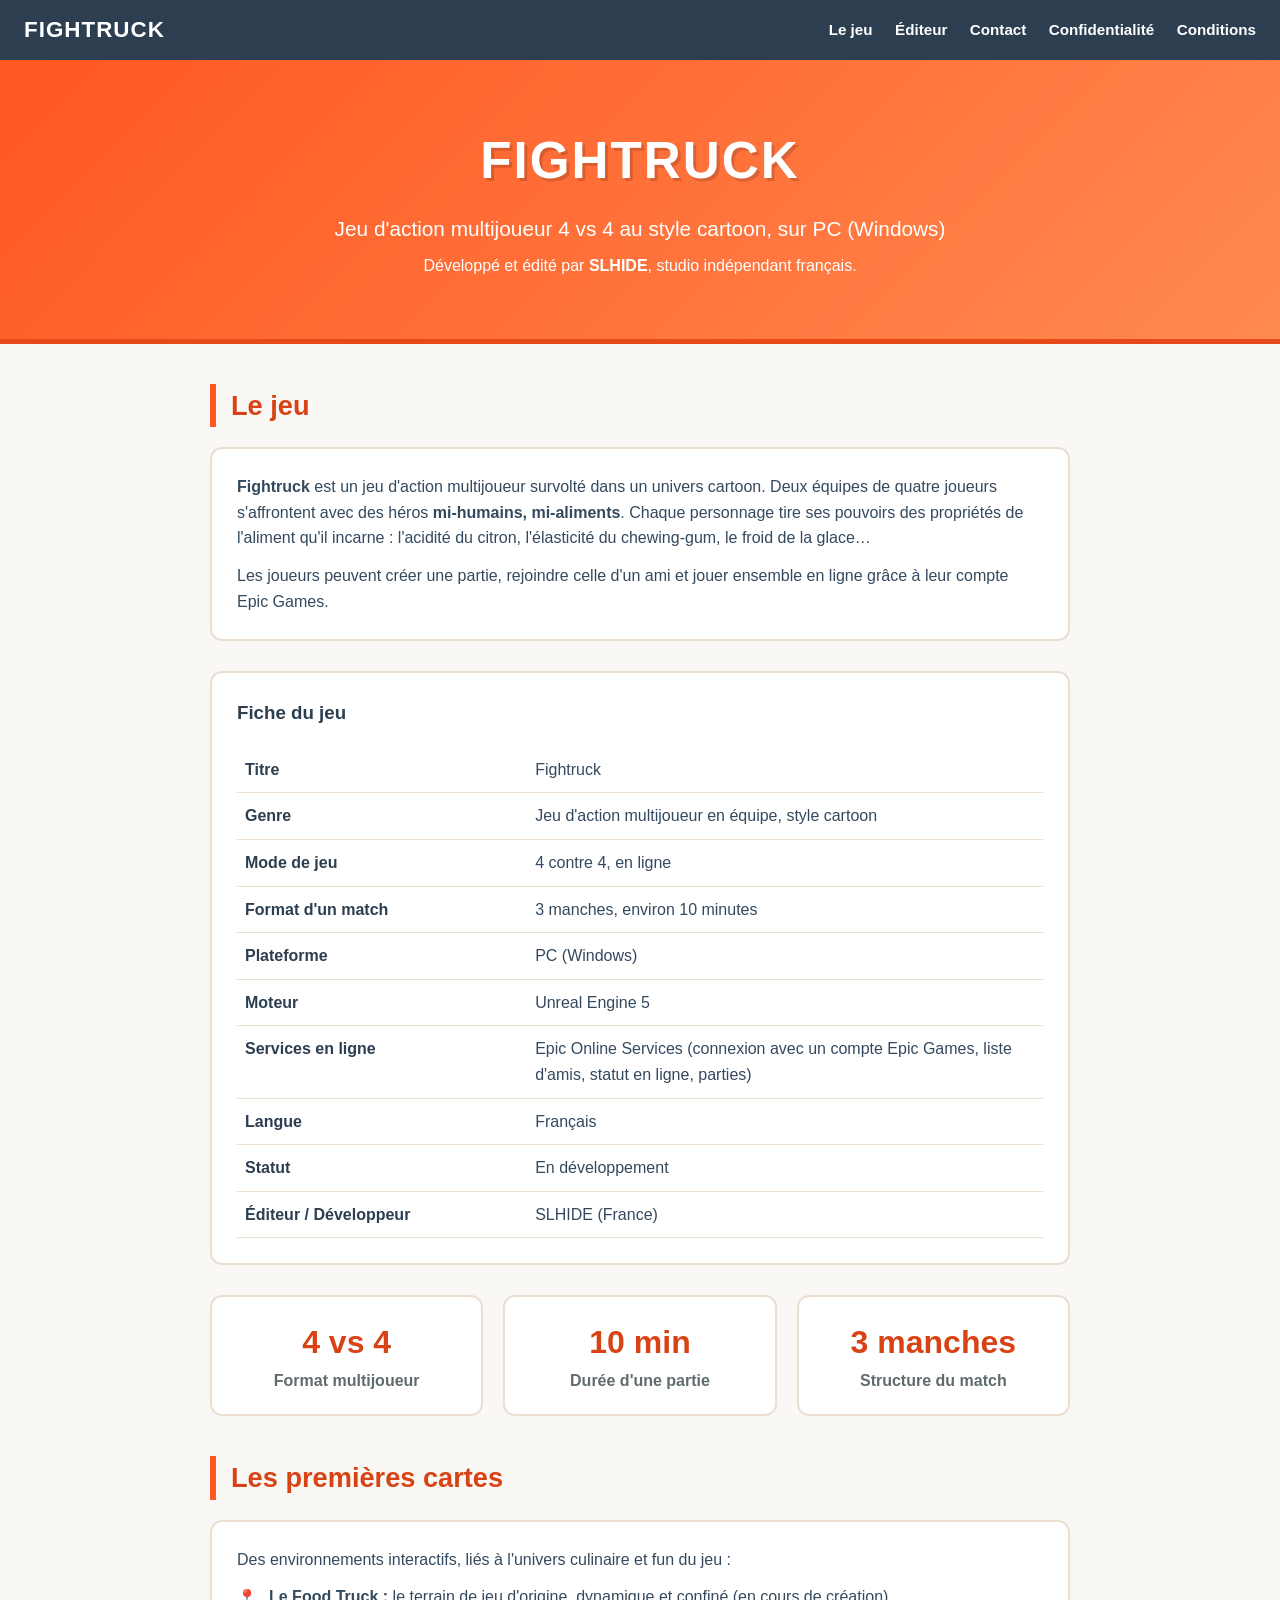
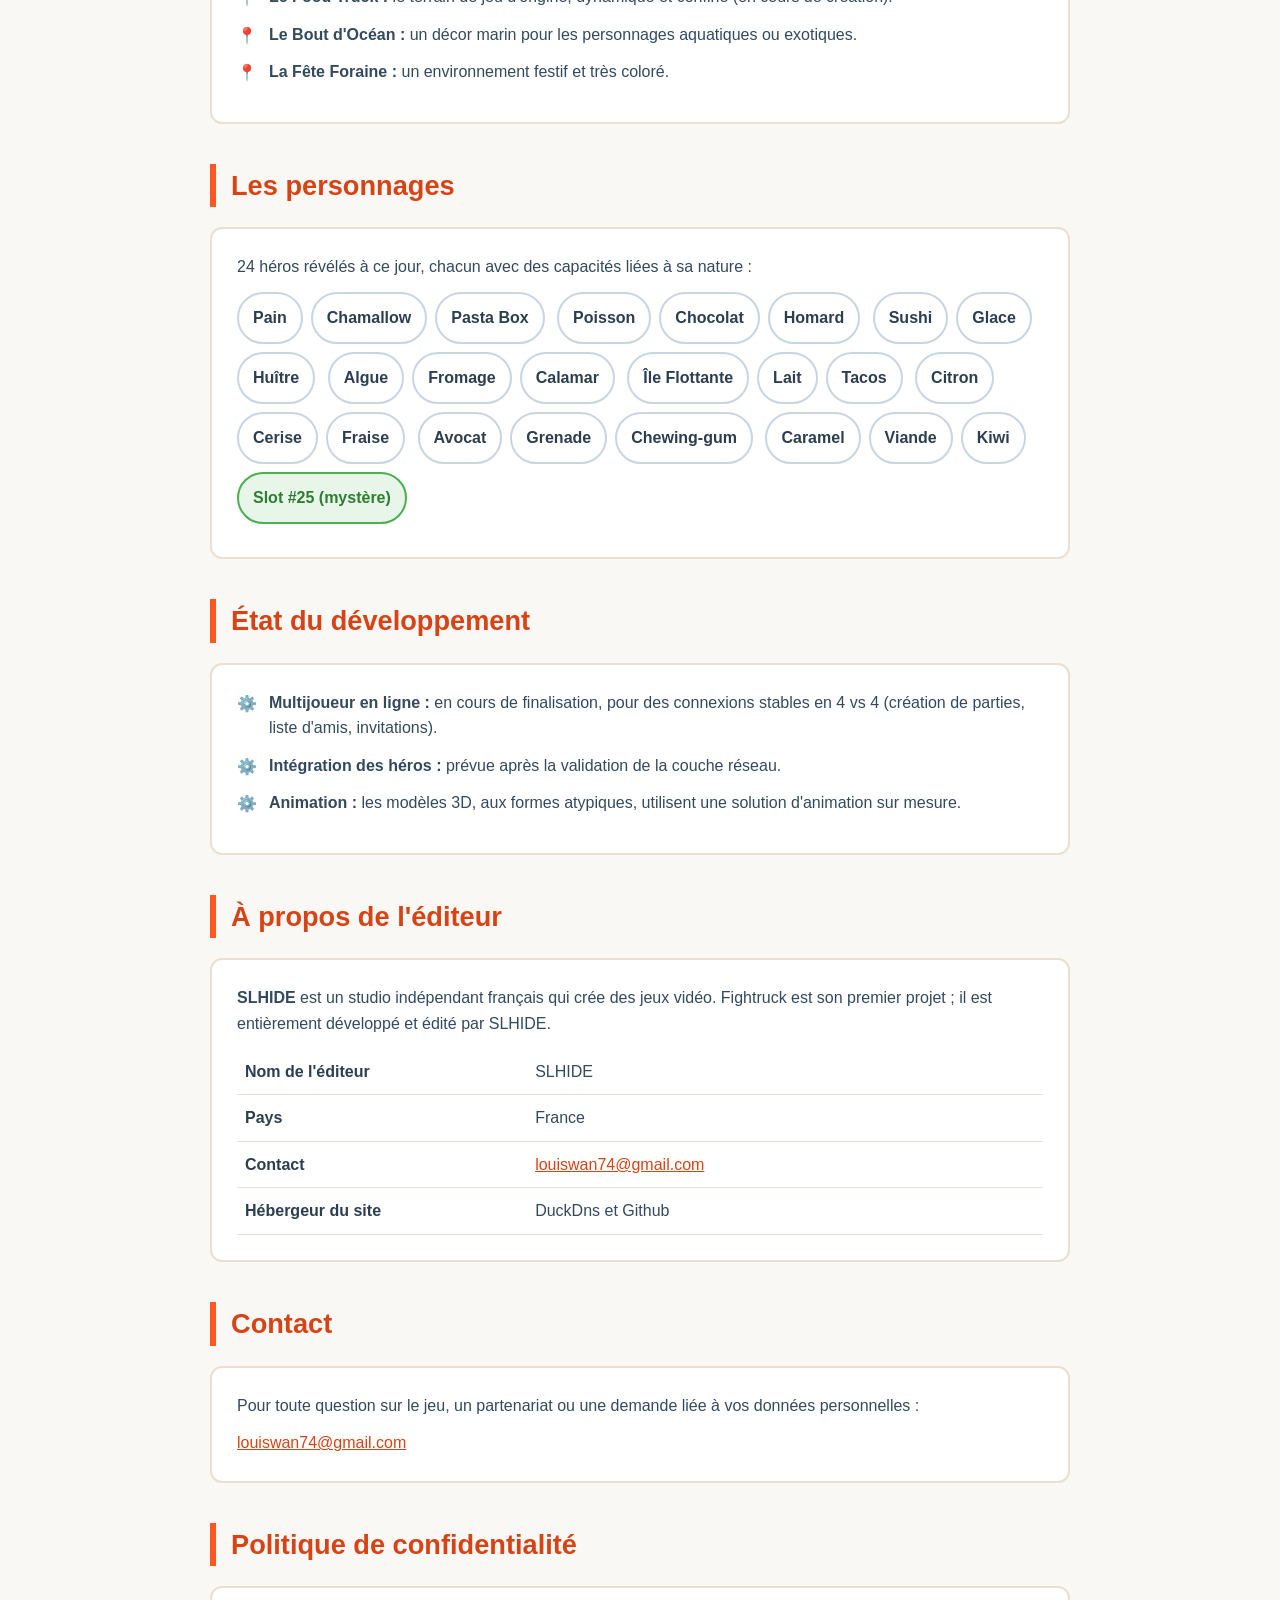
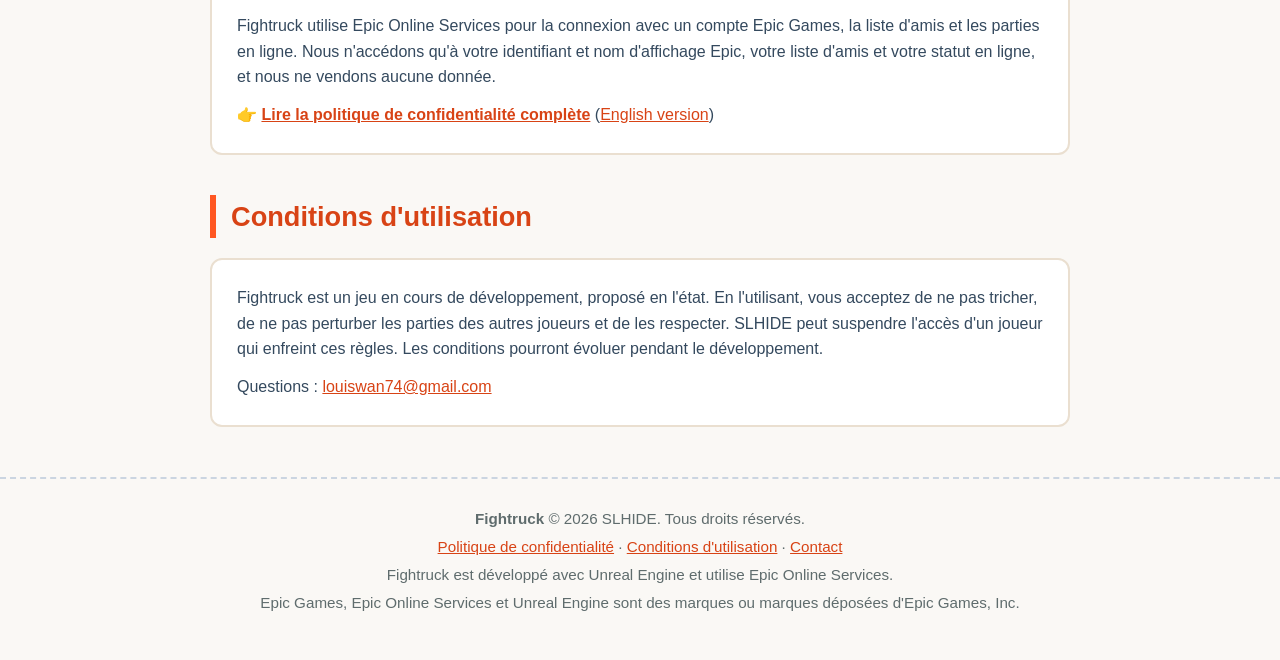
==== commit a8c80ade: "Update index.html" ====
--- a/index.html
+++ b/index.html
@@ -110,9 +110,8 @@
       <table class="fact-table">
         <tr><th>Nom de l'éditeur</th><td>SLHIDE</td></tr>
         <tr><th>Pays</th><td>France</td></tr>
-        <tr><th>Responsable de publication</th><td>[À COMPLÉTER : Prénom NOM]</td></tr>
         <tr><th>Contact</th><td><a href="mailto:louiswan74@gmail.com">louiswan74@gmail.com</a></td></tr>
-        <tr><th>Hébergeur du site</th><td>[À COMPLÉTER : ex. GitHub Pages – GitHub, Inc., San Francisco, USA]</td></tr>
+        <tr><th>Hébergeur du site</th><td>DuckDns et Github</td></tr>
       </table>
     </div>
 
